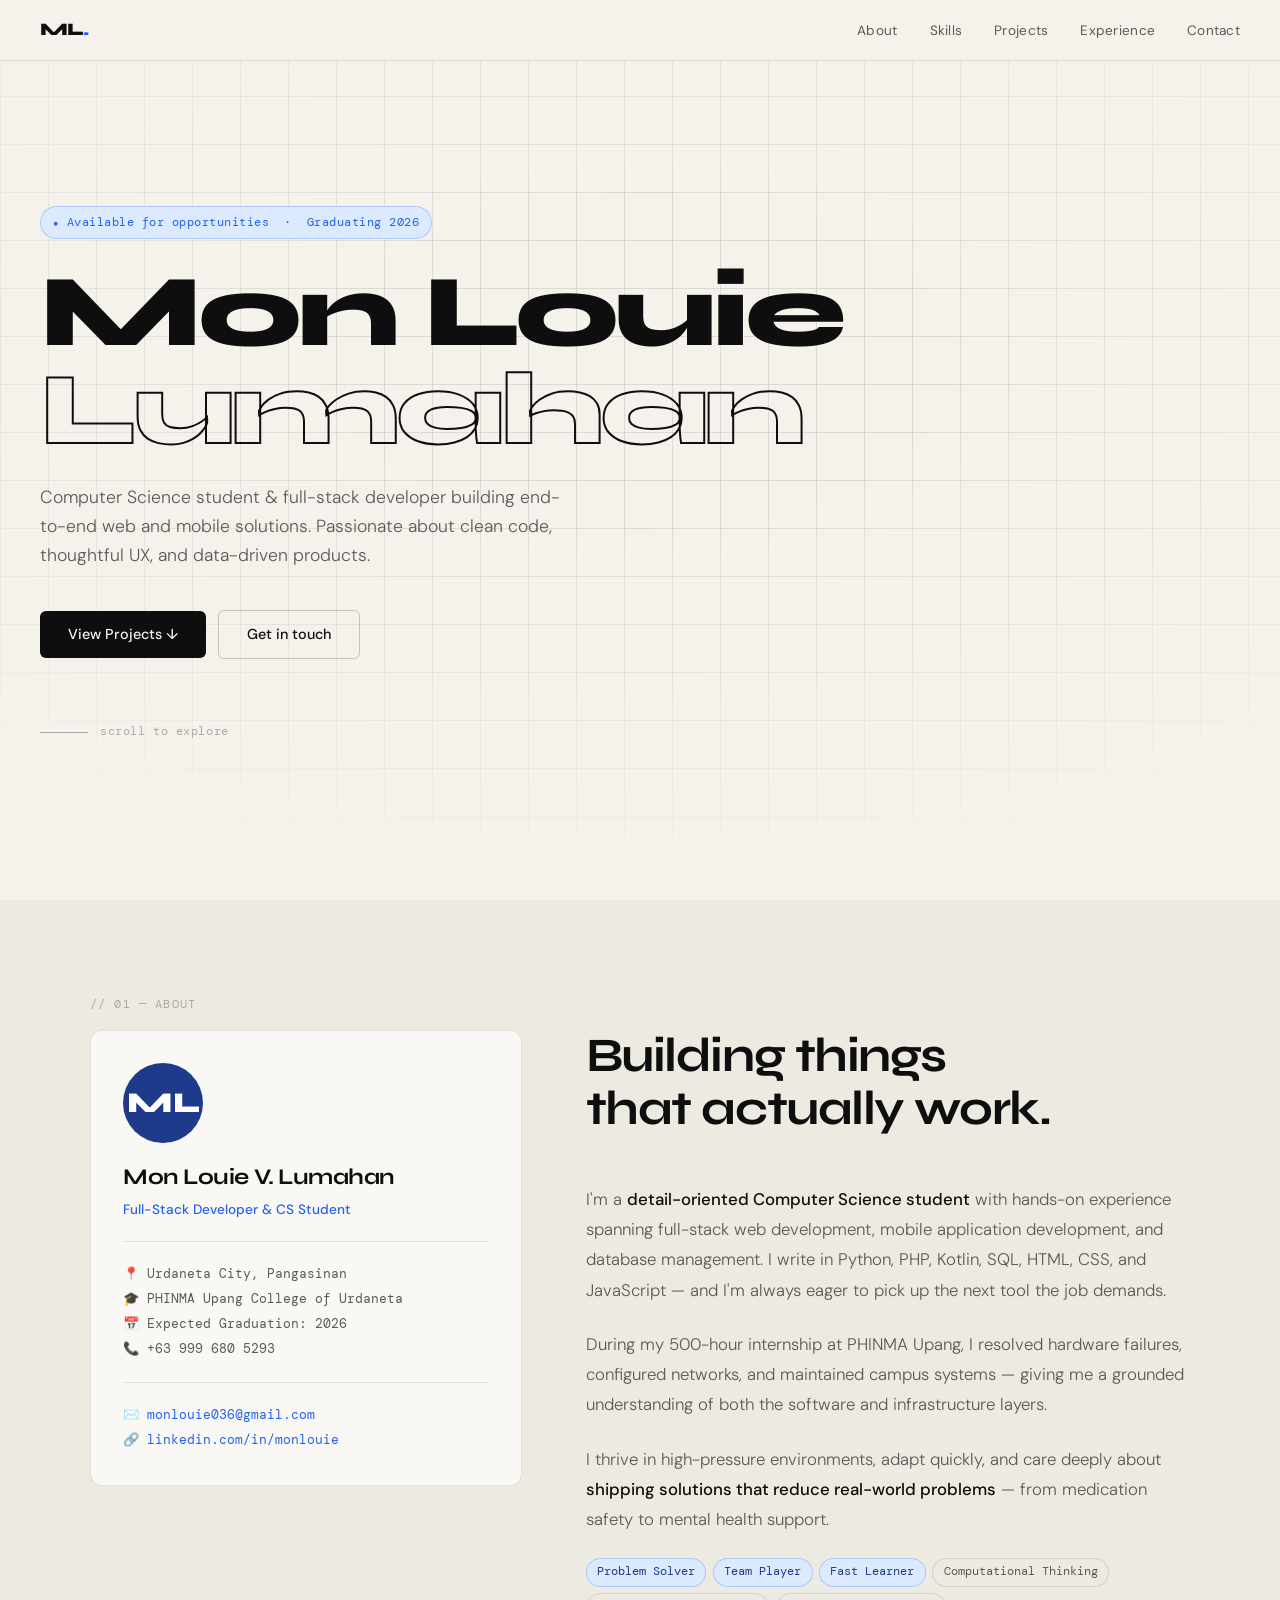
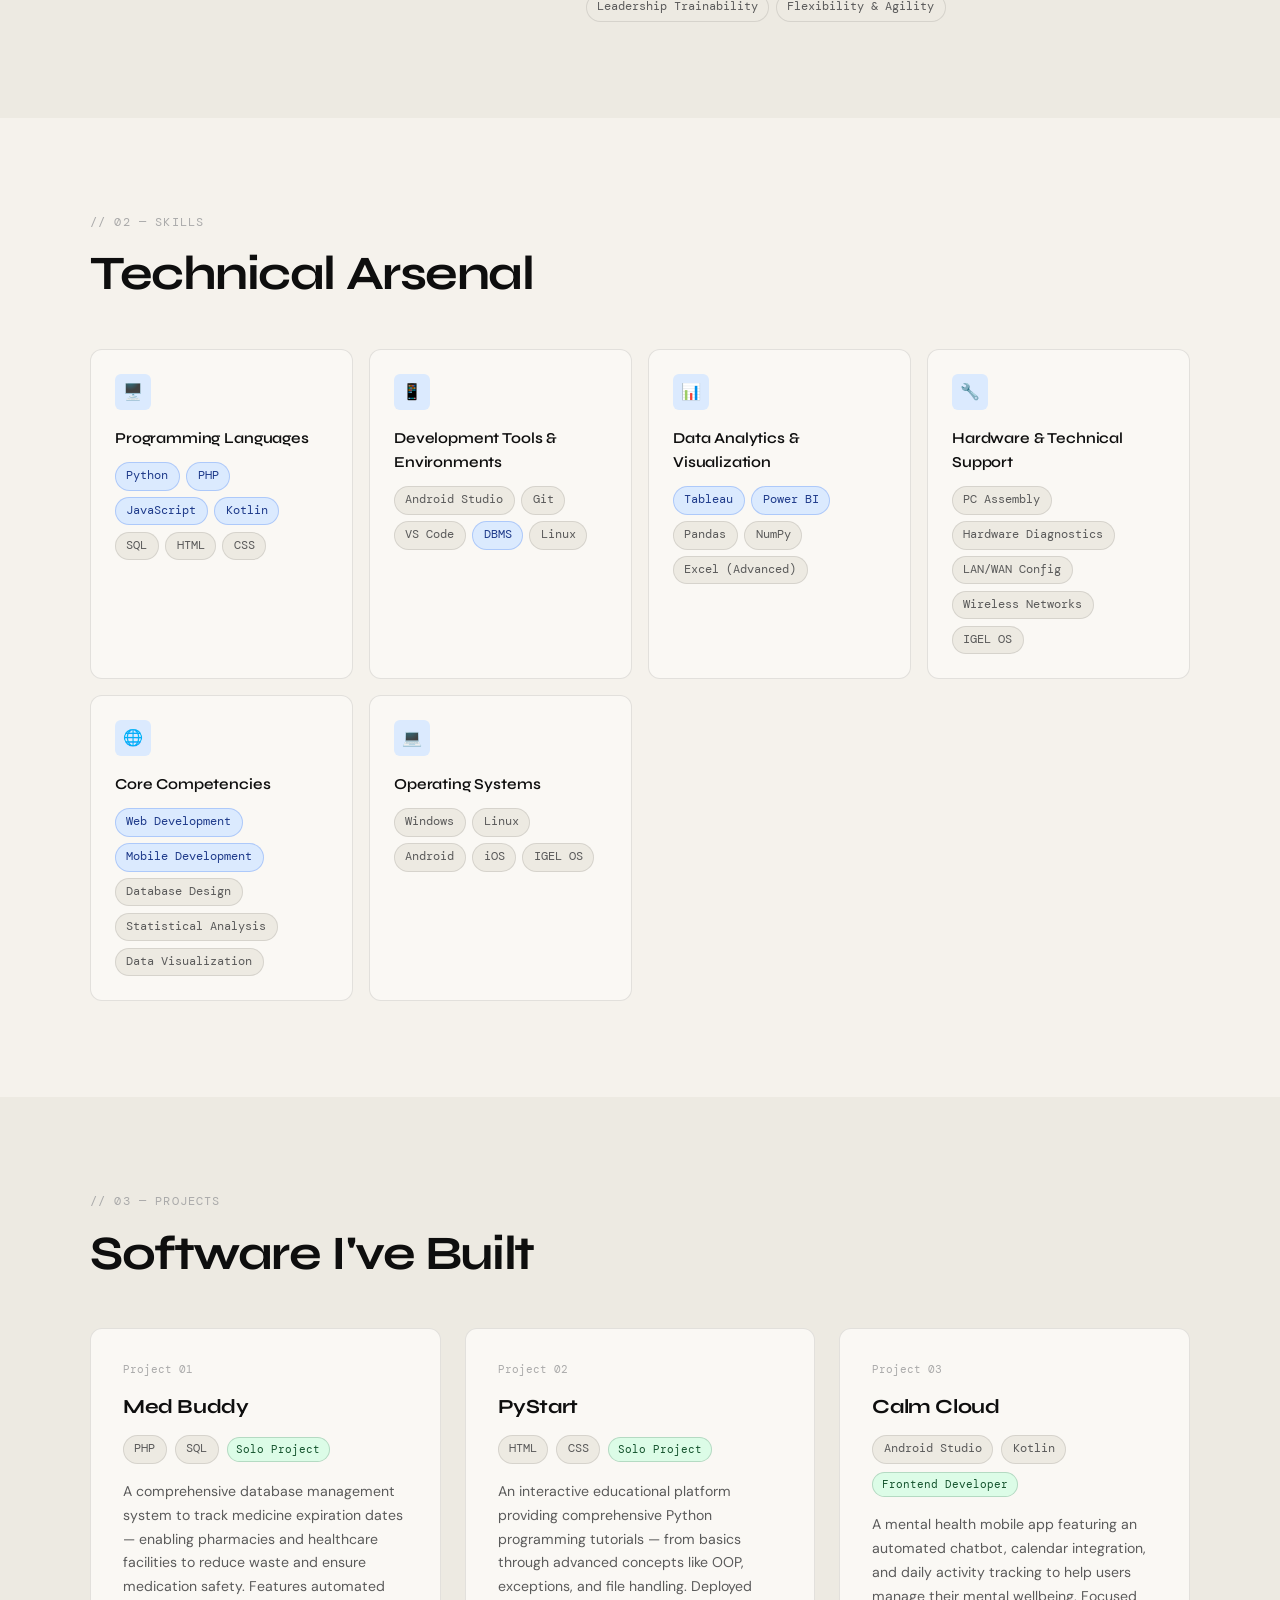
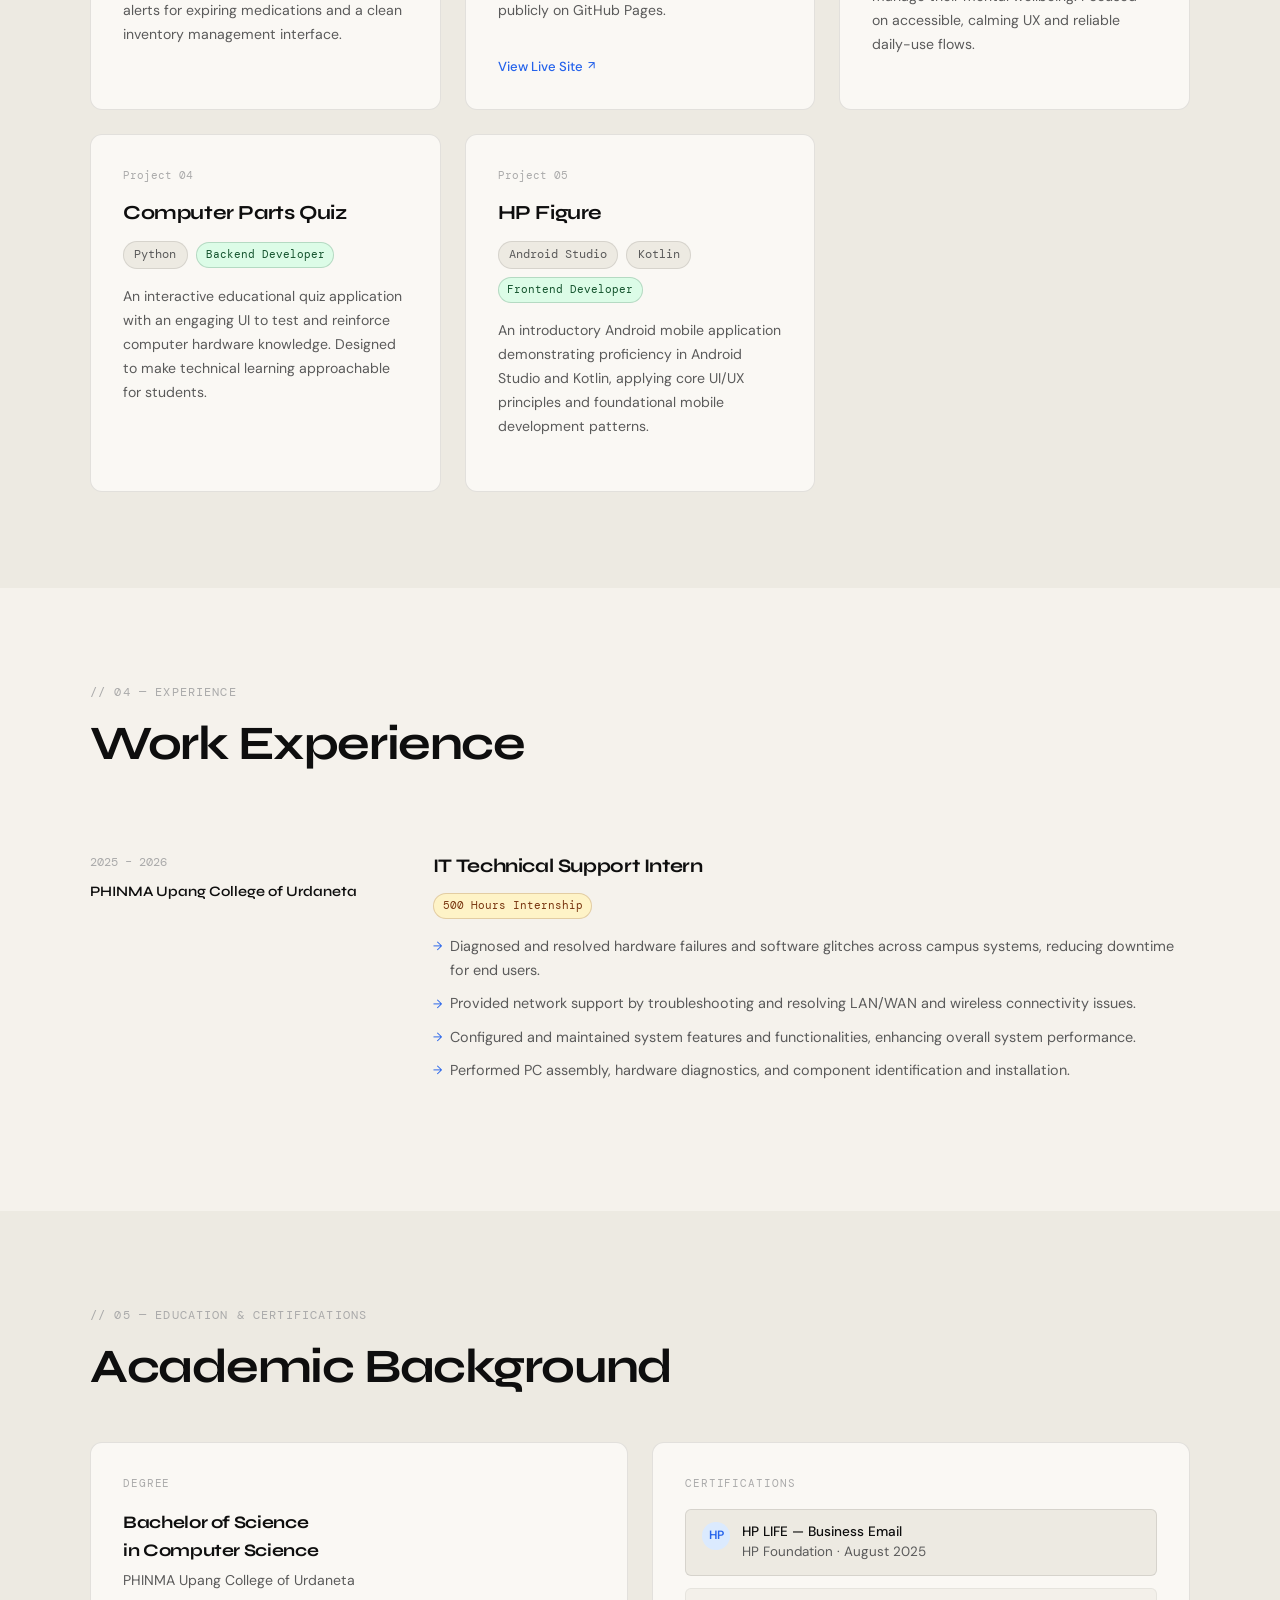
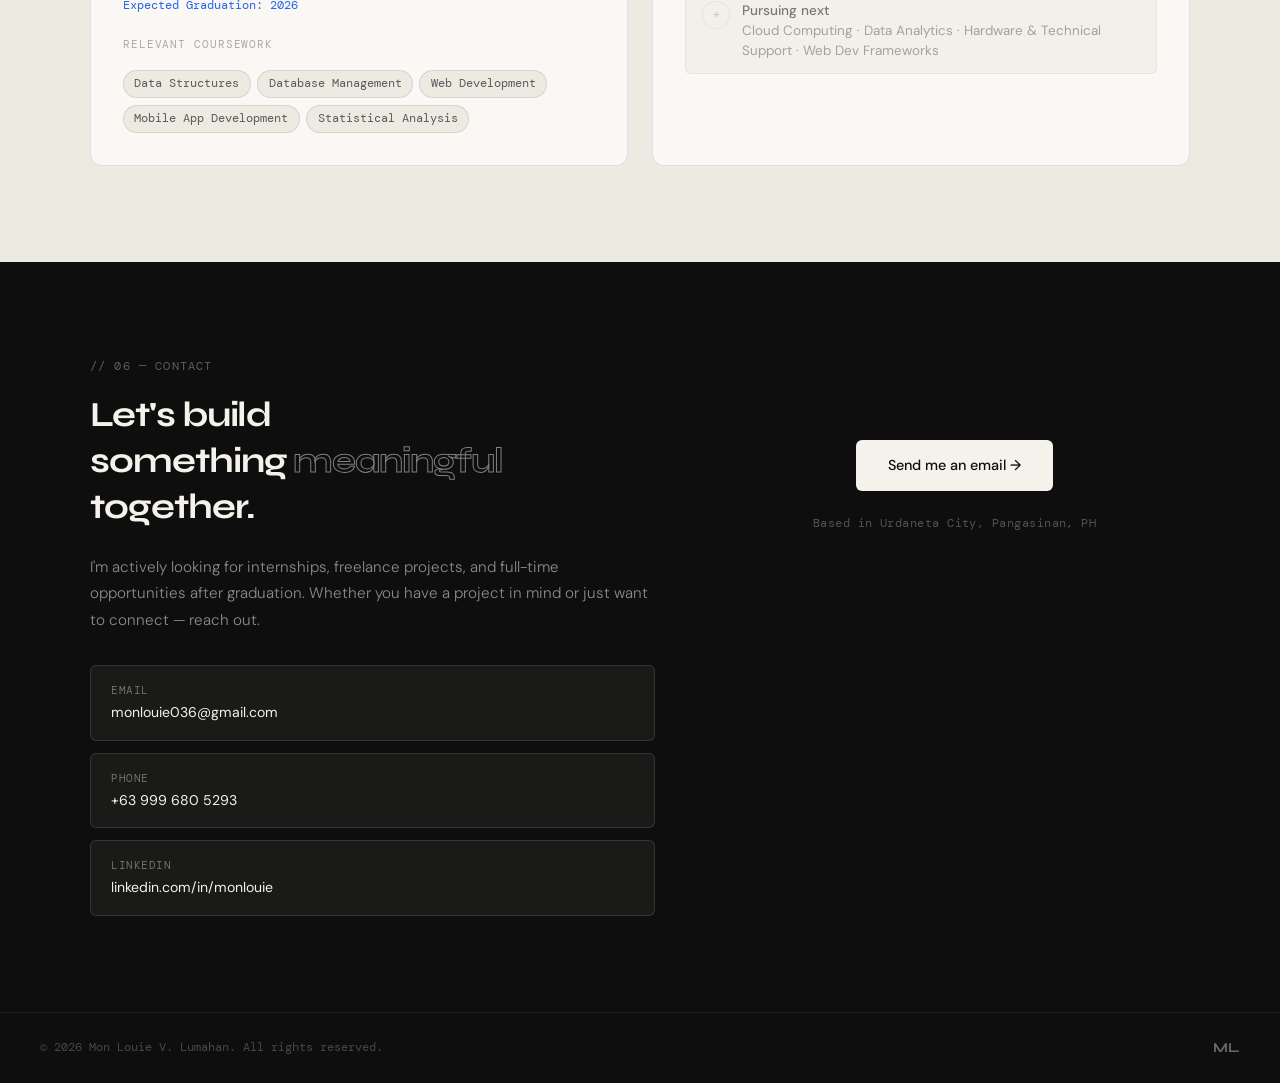
==== index.html @ 97197f6e "Add files via upload" ====
<!DOCTYPE html>
<html lang="en">
<head>
  <meta charset="UTF-8">
  <meta name="viewport" content="width=device-width, initial-scale=1.0">
  <title>Mon Louie V. Lumahan — Portfolio</title>
  <link rel="preconnect" href="https://fonts.googleapis.com">
  <link rel="preconnect" href="https://fonts.gstatic.com" crossorigin>
  <link href="https://fonts.googleapis.com/css2?family=Syne:wght@400;600;700;800&family=DM+Mono:ital,wght@0,300;0,400;1,300&family=DM+Sans:ital,opsz,wght@0,9..40,300;0,9..40,400;0,9..40,500;1,9..40,300&display=swap" rel="stylesheet">
  <link rel="stylesheet" href="style.css">
</head>
<body>

<!-- =============================================
     NAVIGATION
     ============================================= -->
<nav>
  <a href="#" class="nav-logo">ML<span>.</span></a>
  <ul class="nav-links">
    <li><a href="#about">About</a></li>
    <li><a href="#skills">Skills</a></li>
    <li><a href="#projects">Projects</a></li>
    <li><a href="#experience">Experience</a></li>
    <li><a href="#contact">Contact</a></li>
  </ul>
</nav>

<!-- =============================================
     HERO
     ============================================= -->
<section class="hero" id="home">
  <div class="hero-grid-bg"></div>
  <div class="hero-inner">
    <div class="hero-tag">Available for opportunities &nbsp;·&nbsp; Graduating 2026</div>
    <h1>
      <span class="first">Mon Louie</span>
      <span class="last">Lumahan</span>
    </h1>
    <p class="hero-sub">
      Computer Science student &amp; full-stack developer building end-to-end web and mobile solutions.
      Passionate about clean code, thoughtful UX, and data-driven products.
    </p>
    <div class="hero-cta">
      <a href="#projects" class="btn-primary">View Projects ↓</a>
      <a href="#contact" class="btn-outline">Get in touch</a>
    </div>
    <div class="hero-scroll">
      <span class="hero-scroll-line"></span>
      scroll to explore
    </div>
  </div>
</section>

<!-- =============================================
     ABOUT
     ============================================= -->
<section class="about" id="about">
  <div class="max-w">
    <div class="section-label">// 01 — about</div>
    <div class="about-grid fade-up">

      <!-- Profile Card -->
      <div>
        <div class="about-card">
          <div class="avatar-ring">ML</div>
          <div class="about-name">Mon Louie V. Lumahan</div>
          <div class="about-role">Full-Stack Developer &amp; CS Student</div>
          <hr class="divider">
          <div class="about-detail">
            <div>📍 Urdaneta City, Pangasinan</div>
            <div>🎓 PHINMA Upang College of Urdaneta</div>
            <div>📅 Expected Graduation: 2026</div>
            <div>📞 +63 999 680 5293</div>
            <hr class="divider">
            <div>✉️ <a href="mailto:monlouie036@gmail.com">monlouie036@gmail.com</a></div>
            <div>🔗 <a href="https://linkedin.com/in/monlouie" target="_blank">linkedin.com/in/monlouie</a></div>
          </div>
        </div>
      </div>

      <!-- Bio -->
      <div class="about-right">
        <div class="section-title">Building things<br>that actually work.</div>
        <p>
          I'm a <strong>detail-oriented Computer Science student</strong> with hands-on experience spanning
          full-stack web development, mobile application development, and database management.
          I write in Python, PHP, Kotlin, SQL, HTML, CSS, and JavaScript — and I'm always eager to
          pick up the next tool the job demands.
        </p>
        <p>
          During my 500-hour internship at PHINMA Upang, I resolved hardware failures, configured networks,
          and maintained campus systems — giving me a grounded understanding of both the software and
          infrastructure layers.
        </p>
        <p>
          I thrive in high-pressure environments, adapt quickly, and care deeply about <strong>shipping
          solutions that reduce real-world problems</strong> — from medication safety to mental health support.
        </p>
        <div class="tag-wrap" style="margin-top: 1.5rem;">
          <span class="tag accent">Problem Solver</span>
          <span class="tag accent">Team Player</span>
          <span class="tag accent">Fast Learner</span>
          <span class="tag">Computational Thinking</span>
          <span class="tag">Leadership Trainability</span>
          <span class="tag">Flexibility &amp; Agility</span>
        </div>
      </div>

    </div>
  </div>
</section>

<!-- =============================================
     SKILLS
     ============================================= -->
<section id="skills">
  <div class="max-w">
    <div class="section-label">// 02 — skills</div>
    <div class="section-title fade-up">Technical Arsenal</div>
    <div class="skills-grid fade-up">

      <div class="skill-card">
        <div class="skill-card-icon">🖥️</div>
        <h3>Programming Languages</h3>
        <div class="tag-wrap">
          <span class="tag accent">Python</span>
          <span class="tag accent">PHP</span>
          <span class="tag accent">JavaScript</span>
          <span class="tag accent">Kotlin</span>
          <span class="tag">SQL</span>
          <span class="tag">HTML</span>
          <span class="tag">CSS</span>
        </div>
      </div>

      <div class="skill-card">
        <div class="skill-card-icon">📱</div>
        <h3>Development Tools &amp; Environments</h3>
        <div class="tag-wrap">
          <span class="tag">Android Studio</span>
          <span class="tag">Git</span>
          <span class="tag">VS Code</span>
          <span class="tag accent">DBMS</span>
          <span class="tag">Linux</span>
        </div>
      </div>

      <div class="skill-card">
        <div class="skill-card-icon">📊</div>
        <h3>Data Analytics &amp; Visualization</h3>
        <div class="tag-wrap">
          <span class="tag accent">Tableau</span>
          <span class="tag accent">Power BI</span>
          <span class="tag">Pandas</span>
          <span class="tag">NumPy</span>
          <span class="tag">Excel (Advanced)</span>
        </div>
      </div>

      <div class="skill-card">
        <div class="skill-card-icon">🔧</div>
        <h3>Hardware &amp; Technical Support</h3>
        <div class="tag-wrap">
          <span class="tag">PC Assembly</span>
          <span class="tag">Hardware Diagnostics</span>
          <span class="tag">LAN/WAN Config</span>
          <span class="tag">Wireless Networks</span>
          <span class="tag">IGEL OS</span>
        </div>
      </div>

      <div class="skill-card">
        <div class="skill-card-icon">🌐</div>
        <h3>Core Competencies</h3>
        <div class="tag-wrap">
          <span class="tag accent">Web Development</span>
          <span class="tag accent">Mobile Development</span>
          <span class="tag">Database Design</span>
          <span class="tag">Statistical Analysis</span>
          <span class="tag">Data Visualization</span>
        </div>
      </div>

      <div class="skill-card">
        <div class="skill-card-icon">💻</div>
        <h3>Operating Systems</h3>
        <div class="tag-wrap">
          <span class="tag">Windows</span>
          <span class="tag">Linux</span>
          <span class="tag">Android</span>
          <span class="tag">iOS</span>
          <span class="tag">IGEL OS</span>
        </div>
      </div>

    </div>
  </div>
</section>

<!-- =============================================
     PROJECTS
     ============================================= -->
<section class="projects" id="projects">
  <div class="max-w">
    <div class="section-label">// 03 — projects</div>
    <div class="section-title fade-up">Software I've Built</div>
    <div class="projects-grid fade-up">

      <div class="project-card">
        <div class="project-number">Project 01</div>
        <div class="project-title">Med Buddy</div>
        <div class="project-meta">
          <span class="tag">PHP</span>
          <span class="tag">SQL</span>
          <span class="role-badge">Solo Project</span>
        </div>
        <p class="project-desc">
          A comprehensive database management system to track medicine expiration dates — enabling
          pharmacies and healthcare facilities to reduce waste and ensure medication safety. Features
          automated alerts for expiring medications and a clean inventory management interface.
        </p>
      </div>

      <div class="project-card">
        <div class="project-number">Project 02</div>
        <div class="project-title">PyStart</div>
        <div class="project-meta">
          <span class="tag">HTML</span>
          <span class="tag">CSS</span>
          <span class="role-badge">Solo Project</span>
        </div>
        <p class="project-desc">
          An interactive educational platform providing comprehensive Python programming tutorials —
          from basics through advanced concepts like OOP, exceptions, and file handling.
          Deployed publicly on GitHub Pages.
        </p>
        <a href="https://movilumahanup-dot.github.io/pystartbymon/advanced.html" target="_blank" class="project-link">
          View Live Site <span class="project-link-arrow">↗</span>
        </a>
      </div>

      <div class="project-card">
        <div class="project-number">Project 03</div>
        <div class="project-title">Calm Cloud</div>
        <div class="project-meta">
          <span class="tag">Android Studio</span>
          <span class="tag">Kotlin</span>
          <span class="role-badge">Frontend Developer</span>
        </div>
        <p class="project-desc">
          A mental health mobile app featuring an automated chatbot, calendar integration, and daily
          activity tracking to help users manage their mental wellbeing. Focused on accessible,
          calming UX and reliable daily-use flows.
        </p>
      </div>

      <div class="project-card">
        <div class="project-number">Project 04</div>
        <div class="project-title">Computer Parts Quiz</div>
        <div class="project-meta">
          <span class="tag">Python</span>
          <span class="role-badge">Backend Developer</span>
        </div>
        <p class="project-desc">
          An interactive educational quiz application with an engaging UI to test and reinforce
          computer hardware knowledge. Designed to make technical learning approachable for students.
        </p>
      </div>

      <div class="project-card">
        <div class="project-number">Project 05</div>
        <div class="project-title">HP Figure</div>
        <div class="project-meta">
          <span class="tag">Android Studio</span>
          <span class="tag">Kotlin</span>
          <span class="role-badge">Frontend Developer</span>
        </div>
        <p class="project-desc">
          An introductory Android mobile application demonstrating proficiency in Android Studio and
          Kotlin, applying core UI/UX principles and foundational mobile development patterns.
        </p>
      </div>

    </div>
  </div>
</section>

<!-- =============================================
     EXPERIENCE
     ============================================= -->
<section id="experience">
  <div class="max-w">
    <div class="section-label">// 04 — experience</div>
    <div class="section-title fade-up">Work Experience</div>

    <div class="fade-up">
      <div class="exp-entry">
        <div class="exp-meta">
          <div class="exp-period">2025 – 2026</div>
          <div class="exp-company">PHINMA Upang College of Urdaneta</div>
        </div>
        <div>
          <div class="exp-role">IT Technical Support Intern</div>
          <div class="exp-hours">500 Hours Internship</div>
          <ul class="exp-bullets">
            <li>Diagnosed and resolved hardware failures and software glitches across campus systems, reducing downtime for end users.</li>
            <li>Provided network support by troubleshooting and resolving LAN/WAN and wireless connectivity issues.</li>
            <li>Configured and maintained system features and functionalities, enhancing overall system performance.</li>
            <li>Performed PC assembly, hardware diagnostics, and component identification and installation.</li>
          </ul>
        </div>
      </div>
    </div>

  </div>
</section>

<!-- =============================================
     EDUCATION & CERTIFICATIONS
     ============================================= -->
<section class="edu-section" id="education">
  <div class="max-w">
    <div class="section-label">// 05 — education &amp; certifications</div>
    <div class="section-title fade-up">Academic Background</div>
    <div class="edu-cert-grid fade-up">

      <div class="edu-card">
        <div class="edu-card-label">degree</div>
        <div class="edu-degree">Bachelor of Science<br>in Computer Science</div>
        <div class="edu-school">PHINMA Upang College of Urdaneta</div>
        <div class="edu-year">Expected Graduation: 2026</div>
        <div class="edu-card-label">relevant coursework</div>
        <div class="coursework-list">
          <span class="tag">Data Structures</span>
          <span class="tag">Database Management</span>
          <span class="tag">Web Development</span>
          <span class="tag">Mobile App Development</span>
          <span class="tag">Statistical Analysis</span>
        </div>
      </div>

      <div class="edu-card">
        <div class="edu-card-label">certifications</div>
        <div class="cert-list">
          <div class="cert-item">
            <div class="cert-icon">HP</div>
            <div class="cert-text">
              <strong>HP LIFE — Business Email</strong>
              HP Foundation · August 2025
            </div>
          </div>
          <div class="cert-item pending">
            <div class="cert-icon pending">+</div>
            <div class="cert-text">
              <strong>Pursuing next</strong>
              Cloud Computing · Data Analytics · Hardware &amp; Technical Support · Web Dev Frameworks
            </div>
          </div>
        </div>
      </div>

    </div>
  </div>
</section>

<!-- =============================================
     CONTACT
     ============================================= -->
<section class="contact" id="contact">
  <div class="max-w">
    <div class="section-label">// 06 — contact</div>
    <div class="contact-grid fade-up">

      <div>
        <div class="contact-tagline">
          Let's build<br>something <span>meaningful</span><br>together.
        </div>
        <p class="contact-desc">
          I'm actively looking for internships, freelance projects, and full-time opportunities
          after graduation. Whether you have a project in mind or just want to connect — reach out.
        </p>
        <div class="contact-links">
          <a href="mailto:monlouie036@gmail.com" class="contact-link">
            <span>
              <span class="contact-link-label">email</span>
              <span class="contact-link-val">monlouie036@gmail.com</span>
            </span>
          </a>
          <a href="tel:+639996805293" class="contact-link">
            <span>
              <span class="contact-link-label">phone</span>
              <span class="contact-link-val">+63 999 680 5293</span>
            </span>
          </a>
          <a href="https://linkedin.com/in/monlouie" target="_blank" class="contact-link">
            <span>
              <span class="contact-link-label">linkedin</span>
              <span class="contact-link-val">linkedin.com/in/monlouie</span>
            </span>
          </a>
        </div>
      </div>

      <div class="cta-area">
        <div class="cta-block">
          <a href="mailto:monlouie036@gmail.com" class="btn-white">Send me an email →</a>
          <div class="contact-soft">Based in Urdaneta City, Pangasinan, PH</div>
        </div>
      </div>

    </div>
  </div>
</section>

<!-- =============================================
     FOOTER
     ============================================= -->
<footer>
  <div class="footer-copy">© 2026 Mon Louie V. Lumahan. All rights reserved.</div>
  <div class="footer-name">ML.</div>
</footer>

<!-- =============================================
     SCRIPTS
     ============================================= -->
<script>
  const observer = new IntersectionObserver((entries) => {
    entries.forEach(e => {
      if (e.isIntersecting) e.target.classList.add('visible');
    });
  }, { threshold: 0.1 });

  document.querySelectorAll('.fade-up').forEach(el => observer.observe(el));
</script>

</body>
</html>
---- style.css ----
/* =============================================
   Mon Louie V. Lumahan — Portfolio Stylesheet
   ============================================= */

*, *::before, *::after {
  box-sizing: border-box;
  margin: 0;
  padding: 0;
}

/* ---- DESIGN TOKENS ---- */
:root {
  --ink: #0e0e0e;
  --ink-muted: #5a5a5a;
  --ink-faint: #aaaaaa;
  --paper: #f5f2ec;
  --paper-warm: #edeae2;
  --paper-card: #faf8f4;
  --accent: #1e3a8a;
  --accent-bright: #2563eb;
  --accent-glow: #dbeafe;
  --green: #14532d;
  --green-light: #dcfce7;
  --amber: #78350f;
  --amber-light: #fef3c7;
  --border: rgba(14, 14, 14, 0.1);
  --border-strong: rgba(14, 14, 14, 0.2);
  --radius: 12px;
  --radius-sm: 6px;
  --font-display: 'Syne', sans-serif;
  --font-body: 'DM Sans', sans-serif;
  --font-mono: 'DM Mono', monospace;
}

/* ---- BASE ---- */
html {
  scroll-behavior: smooth;
}

body {
  font-family: var(--font-body);
  background: var(--paper);
  color: var(--ink);
  line-height: 1.6;
  font-size: 16px;
  overflow-x: hidden;
}

/* =============================================
   NAVIGATION
   ============================================= */
nav {
  position: fixed;
  top: 0;
  left: 0;
  right: 0;
  z-index: 100;
  display: flex;
  align-items: center;
  justify-content: space-between;
  padding: 1rem 2.5rem;
  background: rgba(245, 242, 236, 0.88);
  backdrop-filter: blur(12px);
  border-bottom: 0.5px solid var(--border);
}

.nav-logo {
  font-family: var(--font-display);
  font-weight: 800;
  font-size: 1.1rem;
  letter-spacing: -0.03em;
  color: var(--ink);
  text-decoration: none;
}

.nav-logo span {
  color: var(--accent-bright);
}

.nav-links {
  display: flex;
  gap: 2rem;
  list-style: none;
}

.nav-links a {
  font-size: 0.85rem;
  font-weight: 400;
  color: var(--ink-muted);
  text-decoration: none;
  letter-spacing: 0.02em;
  transition: color 0.2s;
}

.nav-links a:hover {
  color: var(--ink);
}

/* =============================================
   HERO
   ============================================= */
.hero {
  min-height: 100vh;
  display: flex;
  flex-direction: column;
  justify-content: center;
  padding: 7rem 2.5rem 4rem;
  position: relative;
  overflow: hidden;
}

.hero-grid-bg {
  position: absolute;
  inset: 0;
  background-image:
    linear-gradient(var(--border) 1px, transparent 1px),
    linear-gradient(90deg, var(--border) 1px, transparent 1px);
  background-size: 48px 48px;
  mask-image: radial-gradient(ellipse 80% 60% at 50% 40%, black 30%, transparent 100%);
  pointer-events: none;
}

.hero-inner {
  max-width: 900px;
  position: relative;
  z-index: 1;
}

.hero-tag {
  display: inline-flex;
  align-items: center;
  gap: 0.5rem;
  font-family: var(--font-mono);
  font-size: 0.78rem;
  color: var(--accent-bright);
  letter-spacing: 0.04em;
  margin-bottom: 1.5rem;
  padding: 0.35rem 0.75rem;
  background: var(--accent-glow);
  border-radius: 100px;
  border: 0.5px solid rgba(37, 99, 235, 0.25);
}

.hero-tag::before {
  content: '●';
  font-size: 0.55rem;
  animation: pulse 2s ease-in-out infinite;
}

@keyframes pulse {
  0%, 100% { opacity: 1; }
  50%       { opacity: 0.3; }
}

.hero h1 {
  font-family: var(--font-display);
  font-size: clamp(3rem, 8vw, 6.5rem);
  font-weight: 800;
  line-height: 0.95;
  letter-spacing: -0.04em;
  color: var(--ink);
  margin-bottom: 0.25em;
}

.hero h1 .first {
  display: block;
}

.hero h1 .last {
  display: block;
  -webkit-text-stroke: 2px var(--ink);
  color: transparent;
}

.hero-sub {
  font-size: 1.1rem;
  color: var(--ink-muted);
  max-width: 520px;
  margin: 1.5rem 0 2.5rem;
  font-weight: 300;
  line-height: 1.65;
}

.hero-cta {
  display: flex;
  flex-wrap: wrap;
  gap: 0.75rem;
  align-items: center;
}

.btn-primary {
  display: inline-flex;
  align-items: center;
  gap: 0.5rem;
  padding: 0.75rem 1.75rem;
  background: var(--ink);
  color: var(--paper);
  font-family: var(--font-body);
  font-size: 0.9rem;
  font-weight: 500;
  text-decoration: none;
  border-radius: var(--radius-sm);
  transition: transform 0.15s, background 0.15s;
}

.btn-primary:hover {
  background: #1e1e1e;
  transform: translateY(-1px);
}

.btn-outline {
  display: inline-flex;
  align-items: center;
  gap: 0.5rem;
  padding: 0.75rem 1.75rem;
  background: transparent;
  color: var(--ink);
  font-family: var(--font-body);
  font-size: 0.9rem;
  font-weight: 500;
  text-decoration: none;
  border-radius: var(--radius-sm);
  border: 1px solid var(--border-strong);
  transition: background 0.15s, transform 0.15s;
}

.btn-outline:hover {
  background: var(--paper-warm);
  transform: translateY(-1px);
}

.hero-scroll {
  margin-top: 4rem;
  display: flex;
  align-items: center;
  gap: 0.75rem;
  font-family: var(--font-mono);
  font-size: 0.72rem;
  color: var(--ink-faint);
  letter-spacing: 0.05em;
}

.hero-scroll-line {
  width: 48px;
  height: 1px;
  background: var(--ink-faint);
  animation: extend 1.5s ease-in-out infinite alternate;
}

@keyframes extend {
  from { width: 24px; }
  to   { width: 56px; }
}

/* =============================================
   SECTION COMMONS
   ============================================= */
section {
  padding: 6rem 2.5rem;
}

.section-label {
  font-family: var(--font-mono);
  font-size: 0.72rem;
  letter-spacing: 0.1em;
  color: var(--ink-faint);
  text-transform: uppercase;
  margin-bottom: 1rem;
}

.section-title {
  font-family: var(--font-display);
  font-size: clamp(2rem, 4vw, 3rem);
  font-weight: 700;
  letter-spacing: -0.03em;
  line-height: 1.1;
  margin-bottom: 3rem;
}

.max-w {
  max-width: 1100px;
  margin: 0 auto;
}

/* =============================================
   ABOUT
   ============================================= */
.about {
  background: var(--paper-warm);
}

.about-grid {
  display: grid;
  grid-template-columns: 1fr 1.4fr;
  gap: 4rem;
  align-items: start;
}

.about-card {
  background: var(--paper-card);
  border: 0.5px solid var(--border);
  border-radius: var(--radius);
  padding: 2rem;
  position: sticky;
  top: 5rem;
}

.avatar-ring {
  width: 80px;
  height: 80px;
  border-radius: 50%;
  background: var(--accent);
  display: flex;
  align-items: center;
  justify-content: center;
  font-family: var(--font-display);
  font-size: 1.8rem;
  font-weight: 800;
  color: white;
  margin-bottom: 1rem;
}

.about-name {
  font-family: var(--font-display);
  font-size: 1.4rem;
  font-weight: 700;
  letter-spacing: -0.02em;
  margin-bottom: 0.25rem;
}

.about-role {
  font-size: 0.85rem;
  color: var(--accent-bright);
  font-weight: 500;
  margin-bottom: 1.25rem;
}

.about-detail {
  font-size: 0.82rem;
  color: var(--ink-muted);
  font-family: var(--font-mono);
  line-height: 1.9;
}

.about-detail a {
  color: var(--accent-bright);
  text-decoration: none;
}

.about-detail a:hover {
  text-decoration: underline;
}

.divider {
  border: none;
  border-top: 0.5px solid var(--border);
  margin: 1.25rem 0;
}

.about-right p {
  font-size: 1.05rem;
  color: var(--ink-muted);
  line-height: 1.8;
  font-weight: 300;
  margin-bottom: 1.5rem;
}

.about-right p strong {
  color: var(--ink);
  font-weight: 500;
}

/* =============================================
   SKILLS
   ============================================= */
.skills-grid {
  display: grid;
  grid-template-columns: repeat(auto-fit, minmax(260px, 1fr));
  gap: 1rem;
}

.skill-card {
  background: var(--paper-card);
  border: 0.5px solid var(--border);
  border-radius: var(--radius);
  padding: 1.5rem;
  transition: border-color 0.2s, transform 0.2s;
}

.skill-card:hover {
  border-color: var(--border-strong);
  transform: translateY(-2px);
}

.skill-card-icon {
  width: 36px;
  height: 36px;
  border-radius: var(--radius-sm);
  background: var(--accent-glow);
  display: flex;
  align-items: center;
  justify-content: center;
  margin-bottom: 1rem;
  font-size: 1rem;
}

.skill-card h3 {
  font-family: var(--font-display);
  font-size: 0.95rem;
  font-weight: 600;
  margin-bottom: 0.75rem;
  letter-spacing: -0.01em;
}

.tag-wrap {
  display: flex;
  flex-wrap: wrap;
  gap: 0.4rem;
}

.tag {
  font-family: var(--font-mono);
  font-size: 0.72rem;
  padding: 0.25rem 0.65rem;
  border-radius: 100px;
  background: var(--paper-warm);
  color: var(--ink-muted);
  border: 0.5px solid var(--border);
  white-space: nowrap;
}

.tag.accent {
  background: var(--accent-glow);
  color: var(--accent);
  border-color: rgba(37, 99, 235, 0.25);
}

/* =============================================
   PROJECTS
   ============================================= */
.projects {
  background: var(--paper-warm);
}

.projects-grid {
  display: grid;
  grid-template-columns: repeat(auto-fit, minmax(320px, 1fr));
  gap: 1.5rem;
}

.project-card {
  background: var(--paper-card);
  border: 0.5px solid var(--border);
  border-radius: var(--radius);
  padding: 2rem;
  display: flex;
  flex-direction: column;
  transition: border-color 0.2s, transform 0.2s, box-shadow 0.2s;
  position: relative;
  overflow: hidden;
}

.project-card::before {
  content: '';
  position: absolute;
  top: 0;
  left: 0;
  right: 0;
  height: 3px;
  background: var(--accent);
  transform: scaleX(0);
  transform-origin: left;
  transition: transform 0.3s ease;
}

.project-card:hover {
  border-color: var(--border-strong);
  transform: translateY(-3px);
  box-shadow: 0 8px 32px rgba(0, 0, 0, 0.06);
}

.project-card:hover::before {
  transform: scaleX(1);
}

.project-number {
  font-family: var(--font-mono);
  font-size: 0.7rem;
  color: var(--ink-faint);
  margin-bottom: 0.75rem;
}

.project-title {
  font-family: var(--font-display);
  font-size: 1.25rem;
  font-weight: 700;
  letter-spacing: -0.02em;
  margin-bottom: 0.75rem;
}

.project-desc {
  font-size: 0.88rem;
  color: var(--ink-muted);
  line-height: 1.7;
  flex: 1;
  margin-bottom: 1.25rem;
}

.project-meta {
  display: flex;
  flex-wrap: wrap;
  align-items: center;
  gap: 0.5rem;
  margin-bottom: 1rem;
}

.role-badge {
  font-family: var(--font-mono);
  font-size: 0.68rem;
  padding: 0.2rem 0.55rem;
  border-radius: 100px;
  background: var(--green-light);
  color: var(--green);
  border: 0.5px solid rgba(20, 83, 45, 0.2);
}

.project-link {
  display: inline-flex;
  align-items: center;
  gap: 0.35rem;
  font-size: 0.82rem;
  color: var(--accent-bright);
  text-decoration: none;
  font-weight: 500;
  margin-top: auto;
}

.project-link:hover {
  text-decoration: underline;
}

.project-link-arrow {
  font-size: 0.7rem;
  transition: transform 0.15s;
}

.project-link:hover .project-link-arrow {
  transform: translate(2px, -2px);
}

/* =============================================
   EXPERIENCE
   ============================================= */
.exp-entry {
  display: grid;
  grid-template-columns: 1fr 2.5fr;
  gap: 2.5rem;
  padding: 2rem 0;
  border-bottom: 0.5px solid var(--border);
}

.exp-entry:last-child {
  border-bottom: none;
}

.exp-meta {
  padding-top: 0.15rem;
}

.exp-period {
  font-family: var(--font-mono);
  font-size: 0.75rem;
  color: var(--ink-faint);
  margin-bottom: 0.5rem;
}

.exp-company {
  font-family: var(--font-display);
  font-size: 0.9rem;
  font-weight: 600;
  color: var(--ink);
}

.exp-role {
  font-family: var(--font-display);
  font-size: 1.2rem;
  font-weight: 700;
  letter-spacing: -0.02em;
  margin-bottom: 0.6rem;
}

.exp-hours {
  display: inline-block;
  font-family: var(--font-mono);
  font-size: 0.7rem;
  color: var(--amber);
  background: var(--amber-light);
  padding: 0.2rem 0.55rem;
  border-radius: 100px;
  border: 0.5px solid rgba(120, 53, 15, 0.2);
  margin-bottom: 1rem;
}

.exp-bullets {
  list-style: none;
  display: flex;
  flex-direction: column;
  gap: 0.6rem;
}

.exp-bullets li {
  font-size: 0.9rem;
  color: var(--ink-muted);
  padding-left: 1.1rem;
  position: relative;
  line-height: 1.65;
}

.exp-bullets li::before {
  content: '→';
  position: absolute;
  left: 0;
  color: var(--accent-bright);
  font-size: 0.75rem;
  top: 0.18em;
}

/* =============================================
   EDUCATION & CERTIFICATIONS
   ============================================= */
.edu-section {
  background: var(--paper-warm);
}

.edu-cert-grid {
  display: grid;
  grid-template-columns: 1fr 1fr;
  gap: 1.5rem;
}

.edu-card {
  background: var(--paper-card);
  border: 0.5px solid var(--border);
  border-radius: var(--radius);
  padding: 2rem;
}

.edu-card-label {
  font-family: var(--font-mono);
  font-size: 0.7rem;
  letter-spacing: 0.08em;
  text-transform: uppercase;
  color: var(--ink-faint);
  margin-bottom: 1rem;
}

.edu-degree {
  font-family: var(--font-display);
  font-size: 1.1rem;
  font-weight: 700;
  letter-spacing: -0.02em;
  margin-bottom: 0.25rem;
}

.edu-school {
  font-size: 0.88rem;
  color: var(--ink-muted);
  margin-bottom: 0.25rem;
}

.edu-year {
  font-family: var(--font-mono);
  font-size: 0.78rem;
  color: var(--accent-bright);
  margin-bottom: 1.25rem;
}

.coursework-list {
  display: flex;
  flex-wrap: wrap;
  gap: 0.4rem;
}

.cert-list {
  display: flex;
  flex-direction: column;
  gap: 0.75rem;
}

.cert-item {
  display: flex;
  align-items: flex-start;
  gap: 0.75rem;
  padding: 0.75rem 1rem;
  background: var(--paper-warm);
  border-radius: var(--radius-sm);
  border: 0.5px solid var(--border);
}

.cert-item.pending {
  opacity: 0.55;
}

.cert-icon {
  width: 28px;
  height: 28px;
  border-radius: 50%;
  background: var(--accent-glow);
  display: flex;
  align-items: center;
  justify-content: center;
  flex-shrink: 0;
  font-size: 0.75rem;
  color: var(--accent-bright);
  font-weight: 600;
}

.cert-icon.pending {
  background: var(--paper-warm);
  color: var(--ink-faint);
  border: 0.5px solid var(--border);
}

.cert-text {
  font-size: 0.84rem;
  color: var(--ink-muted);
  line-height: 1.5;
}

.cert-text strong {
  color: var(--ink);
  font-weight: 500;
  display: block;
  font-size: 0.85rem;
}

/* =============================================
   CONTACT
   ============================================= */
.contact {
  background: var(--ink);
  color: var(--paper);
}

.contact .section-label {
  color: rgba(245, 242, 236, 0.35);
}

.contact .section-title {
  color: var(--paper);
}

.contact-grid {
  display: grid;
  grid-template-columns: 1.2fr 1fr;
  gap: 4rem;
  align-items: start;
}

.contact-tagline {
  font-family: var(--font-display);
  font-size: clamp(1.5rem, 3vw, 2.2rem);
  font-weight: 700;
  line-height: 1.3;
  letter-spacing: -0.03em;
  color: var(--paper);
  margin-bottom: 1.5rem;
}

.contact-tagline span {
  -webkit-text-stroke: 1px rgba(245, 242, 236, 0.5);
  color: transparent;
}

.contact-desc {
  font-size: 0.95rem;
  color: rgba(245, 242, 236, 0.55);
  line-height: 1.75;
  font-weight: 300;
  margin-bottom: 2rem;
}

.contact-links {
  display: flex;
  flex-direction: column;
  gap: 0.75rem;
}

.contact-link {
  display: flex;
  align-items: center;
  gap: 1rem;
  padding: 1rem 1.25rem;
  background: rgba(245, 242, 236, 0.05);
  border: 0.5px solid rgba(245, 242, 236, 0.12);
  border-radius: var(--radius-sm);
  text-decoration: none;
  color: var(--paper);
  font-size: 0.88rem;
  transition: background 0.15s, border-color 0.15s;
}

.contact-link:hover {
  background: rgba(245, 242, 236, 0.1);
  border-color: rgba(245, 242, 236, 0.25);
}

.contact-link-label {
  font-family: var(--font-mono);
  font-size: 0.68rem;
  color: rgba(245, 242, 236, 0.4);
  display: block;
  margin-bottom: 0.1rem;
  letter-spacing: 0.05em;
  text-transform: uppercase;
}

.contact-link-val {
  font-weight: 400;
}

.cta-area {
  display: flex;
  align-items: center;
  justify-content: center;
  padding: 3rem 0 0;
  text-align: center;
}

.cta-block {
  display: flex;
  flex-direction: column;
  align-items: center;
  gap: 1.5rem;
  width: 100%;
}

.btn-white {
  display: inline-flex;
  align-items: center;
  gap: 0.5rem;
  padding: 0.85rem 2rem;
  background: var(--paper);
  color: var(--ink);
  font-family: var(--font-body);
  font-size: 0.9rem;
  font-weight: 500;
  text-decoration: none;
  border-radius: var(--radius-sm);
  transition: transform 0.15s;
}

.btn-white:hover {
  transform: translateY(-1px);
}

.contact-soft {
  font-family: var(--font-mono);
  font-size: 0.72rem;
  color: rgba(245, 242, 236, 0.3);
  letter-spacing: 0.04em;
}

/* =============================================
   FOOTER
   ============================================= */
footer {
  background: var(--ink);
  border-top: 0.5px solid rgba(245, 242, 236, 0.08);
  padding: 1.5rem 2.5rem;
  display: flex;
  align-items: center;
  justify-content: space-between;
}

.footer-copy {
  font-family: var(--font-mono);
  font-size: 0.72rem;
  color: rgba(245, 242, 236, 0.25);
}

.footer-name {
  font-family: var(--font-display);
  font-size: 0.85rem;
  font-weight: 700;
  color: rgba(245, 242, 236, 0.4);
}

/* =============================================
   ANIMATIONS
   ============================================= */
.fade-up {
  opacity: 0;
  transform: translateY(24px);
  transition: opacity 0.6s ease, transform 0.6s ease;
}

.fade-up.visible {
  opacity: 1;
  transform: none;
}

/* =============================================
   RESPONSIVE
   ============================================= */
@media (max-width: 768px) {
  nav {
    padding: 0.85rem 1.25rem;
  }

  .nav-links {
    display: none;
  }

  section {
    padding: 4rem 1.25rem;
  }

  .hero {
    padding: 6rem 1.25rem 3rem;
  }

  .about-grid,
  .exp-entry,
  .edu-cert-grid,
  .contact-grid {
    grid-template-columns: 1fr;
    gap: 2rem;
  }

  .about-card {
    position: static;
  }
}
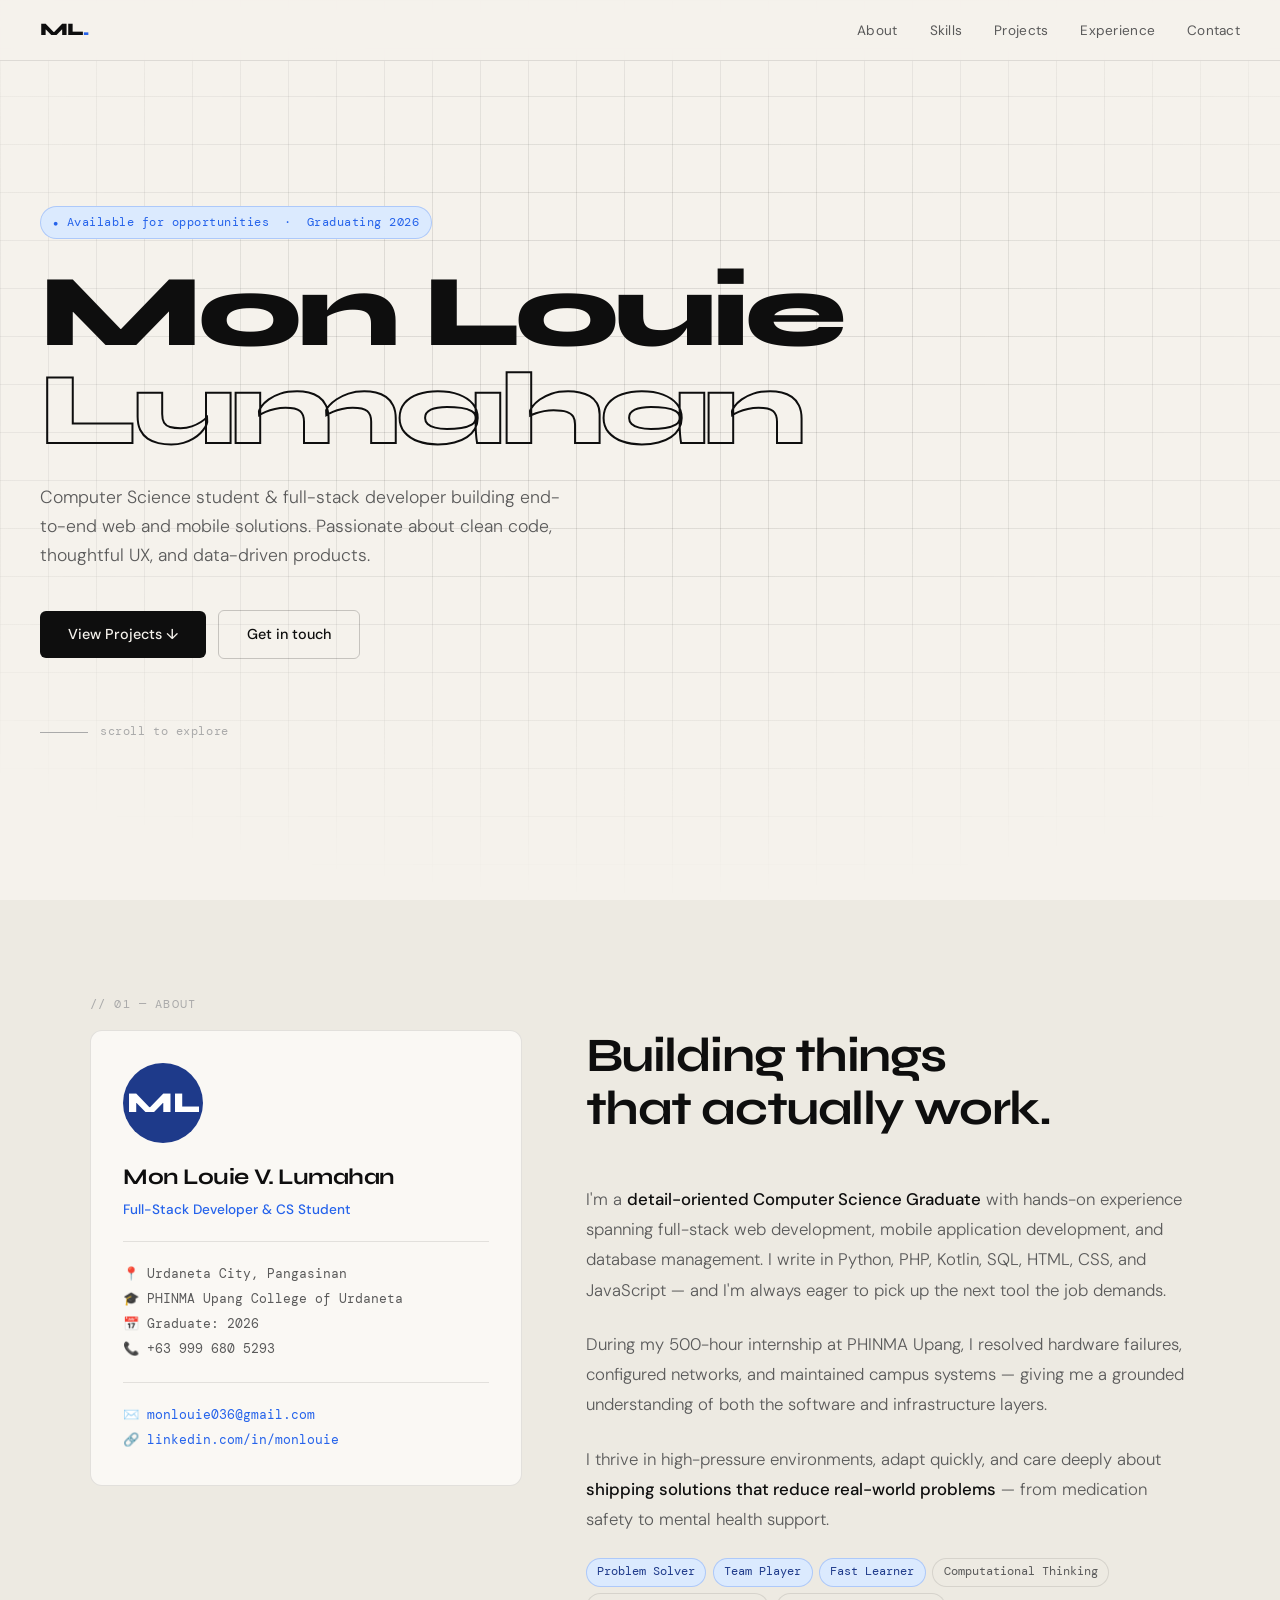
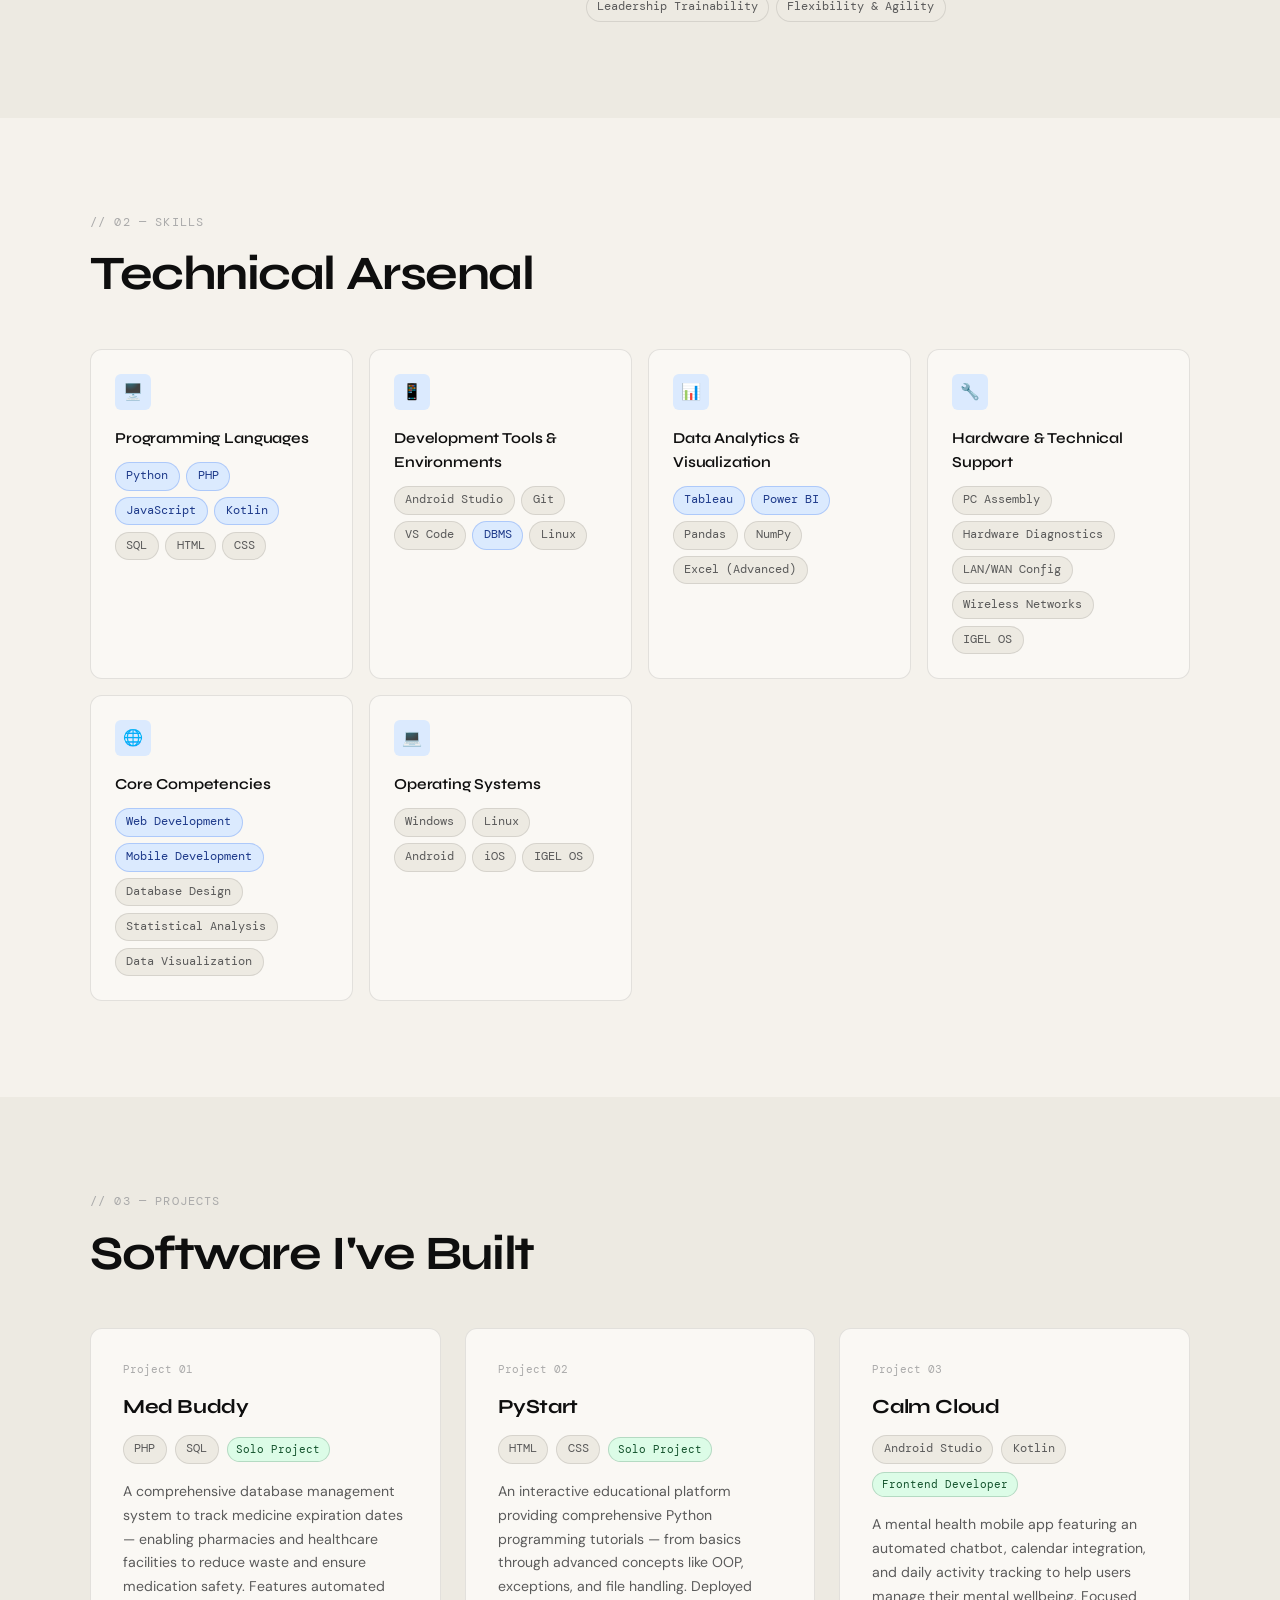
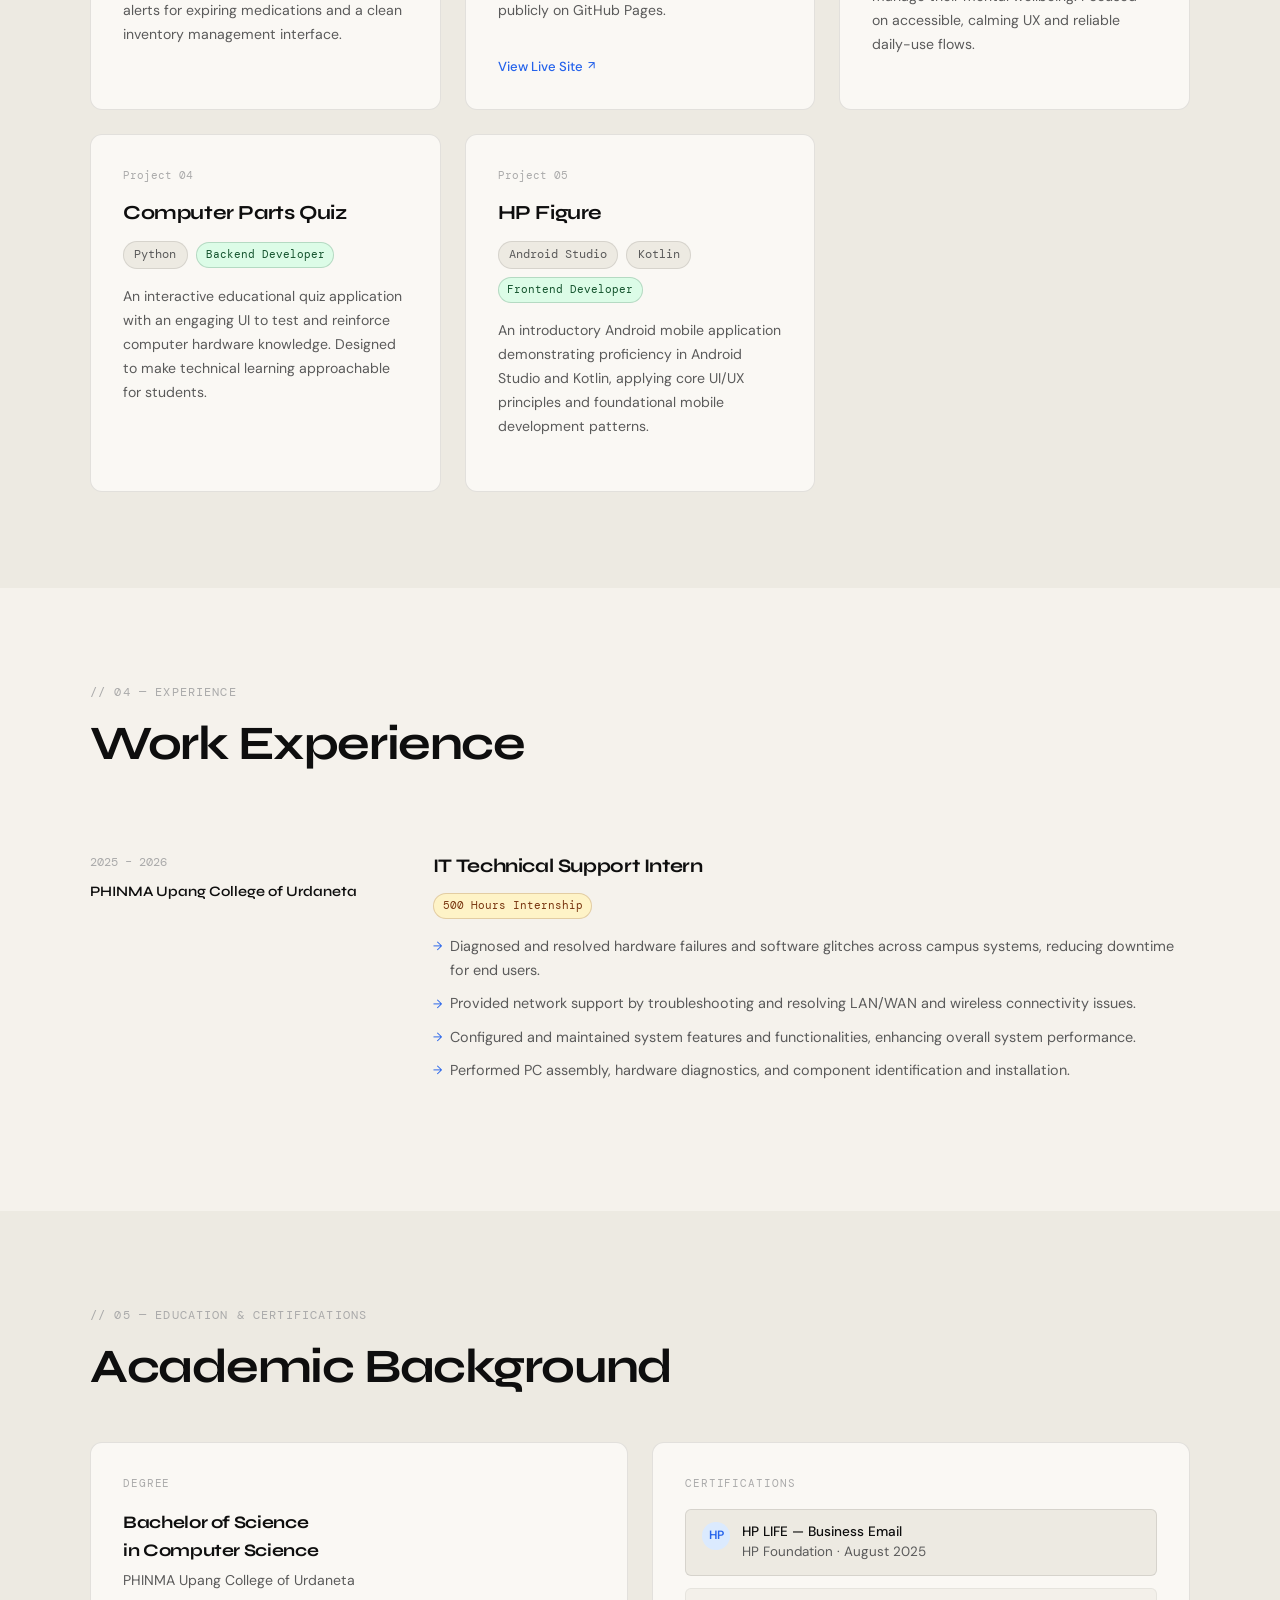
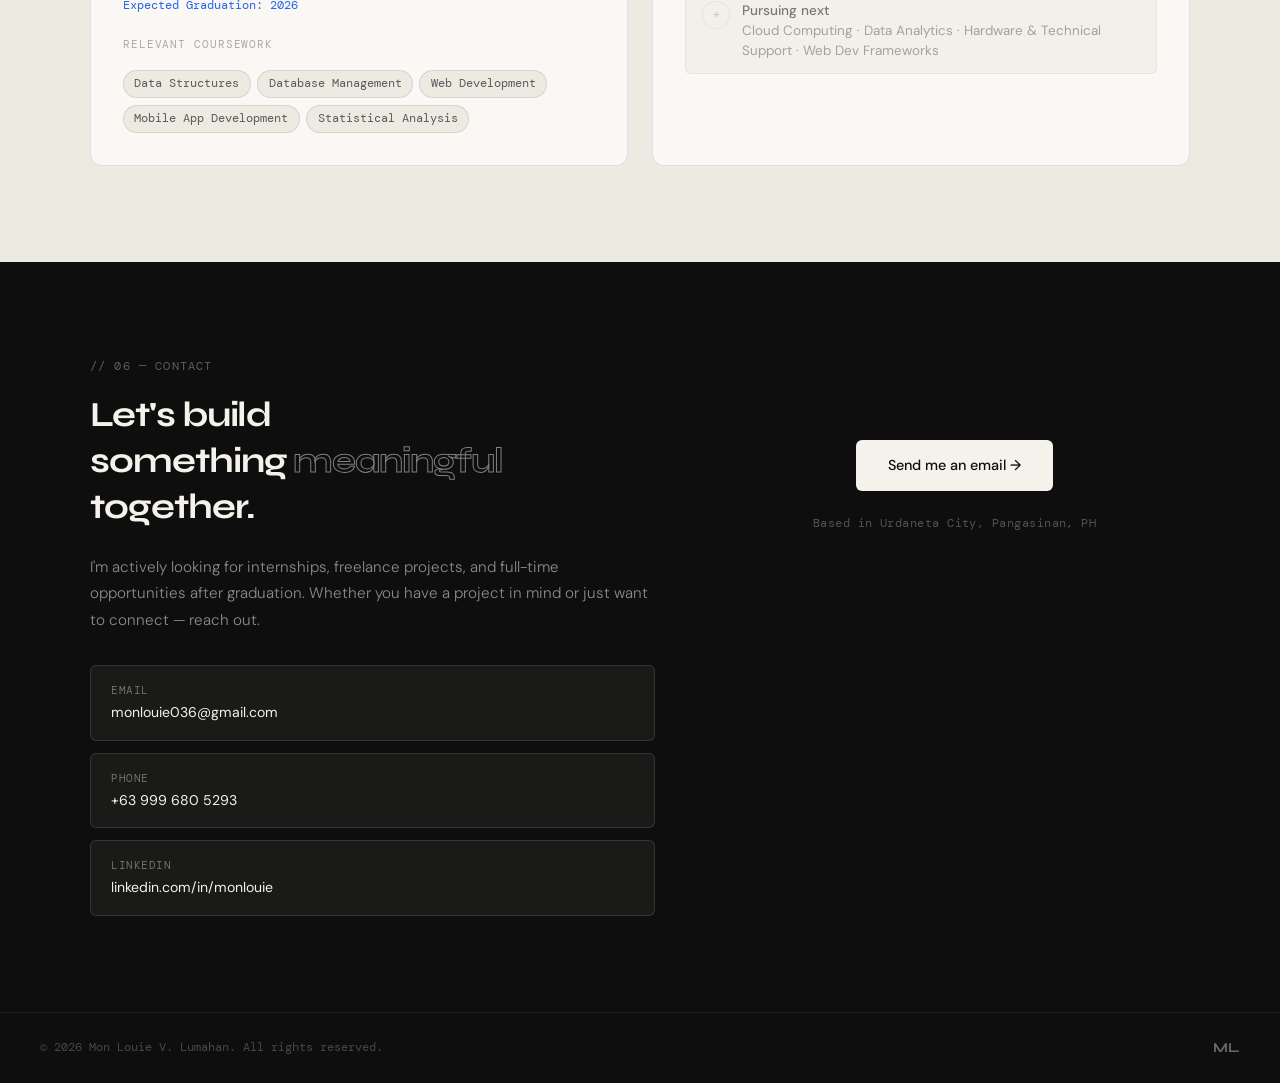
==== commit 7f90ca06: "index.html" ====
--- a/index.html
+++ b/index.html
@@ -69,7 +69,7 @@
           <div class="about-detail">
             <div>📍 Urdaneta City, Pangasinan</div>
             <div>🎓 PHINMA Upang College of Urdaneta</div>
-            <div>📅 Expected Graduation: 2026</div>
+            <div>📅 Graduate: 2026</div>
             <div>📞 +63 999 680 5293</div>
             <hr class="divider">
             <div>✉️ <a href="mailto:monlouie036@gmail.com">monlouie036@gmail.com</a></div>
@@ -82,7 +82,7 @@
       <div class="about-right">
         <div class="section-title">Building things<br>that actually work.</div>
         <p>
-          I'm a <strong>detail-oriented Computer Science student</strong> with hands-on experience spanning
+          I'm a <strong>detail-oriented Computer Science Graduate</strong> with hands-on experience spanning
           full-stack web development, mobile application development, and database management.
           I write in Python, PHP, Kotlin, SQL, HTML, CSS, and JavaScript — and I'm always eager to
           pick up the next tool the job demands.
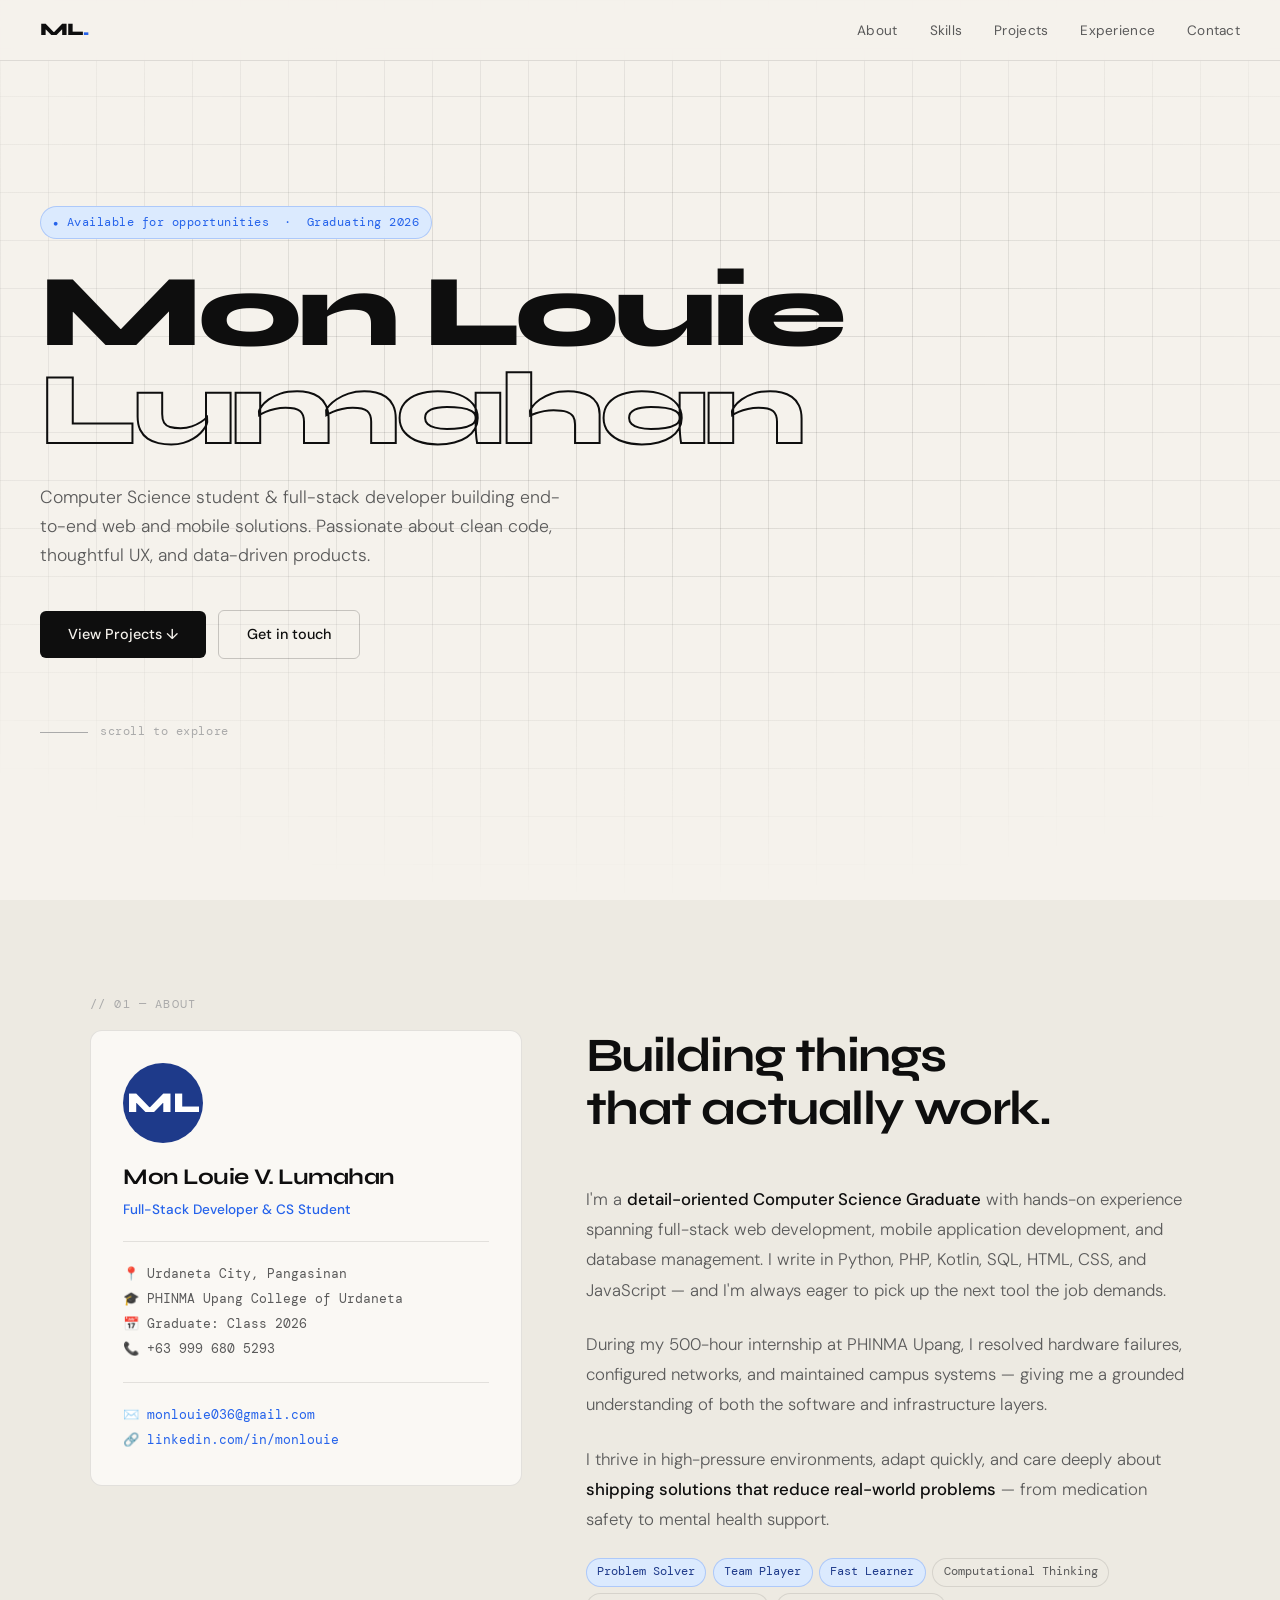
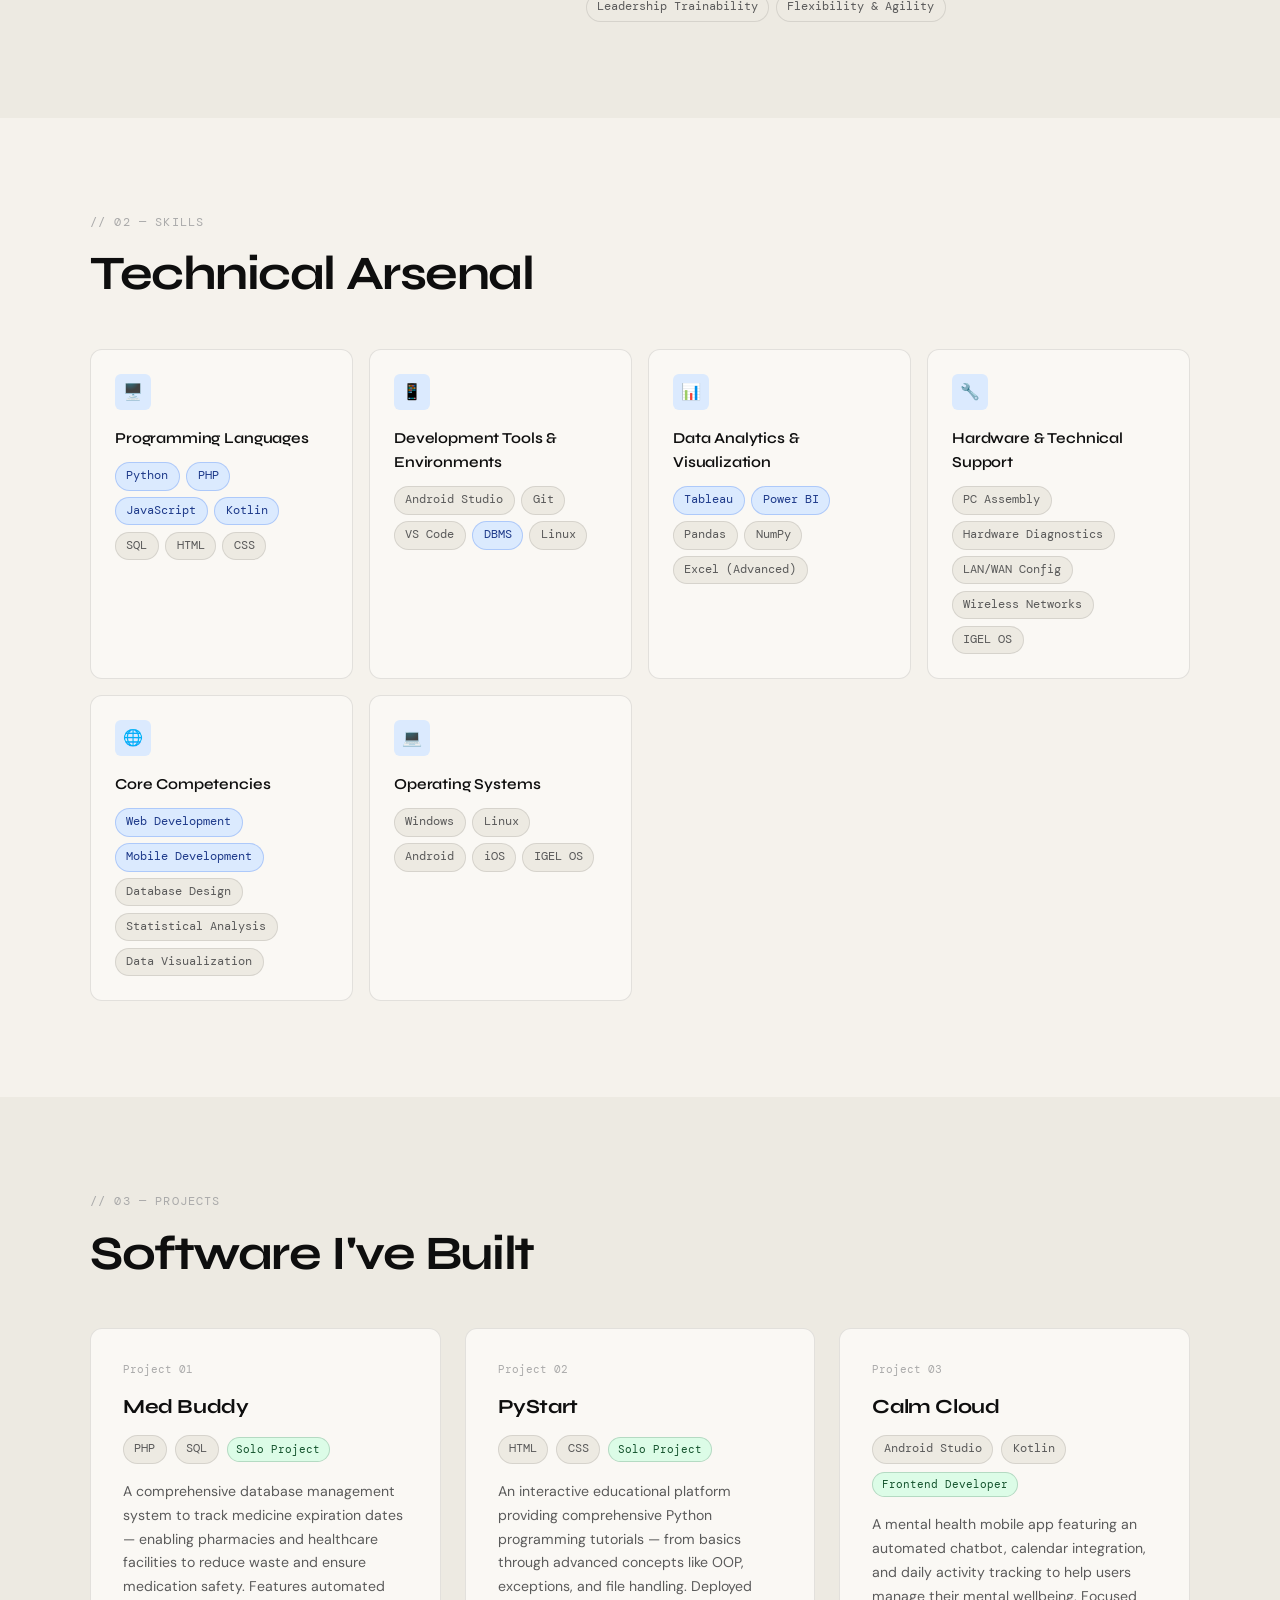
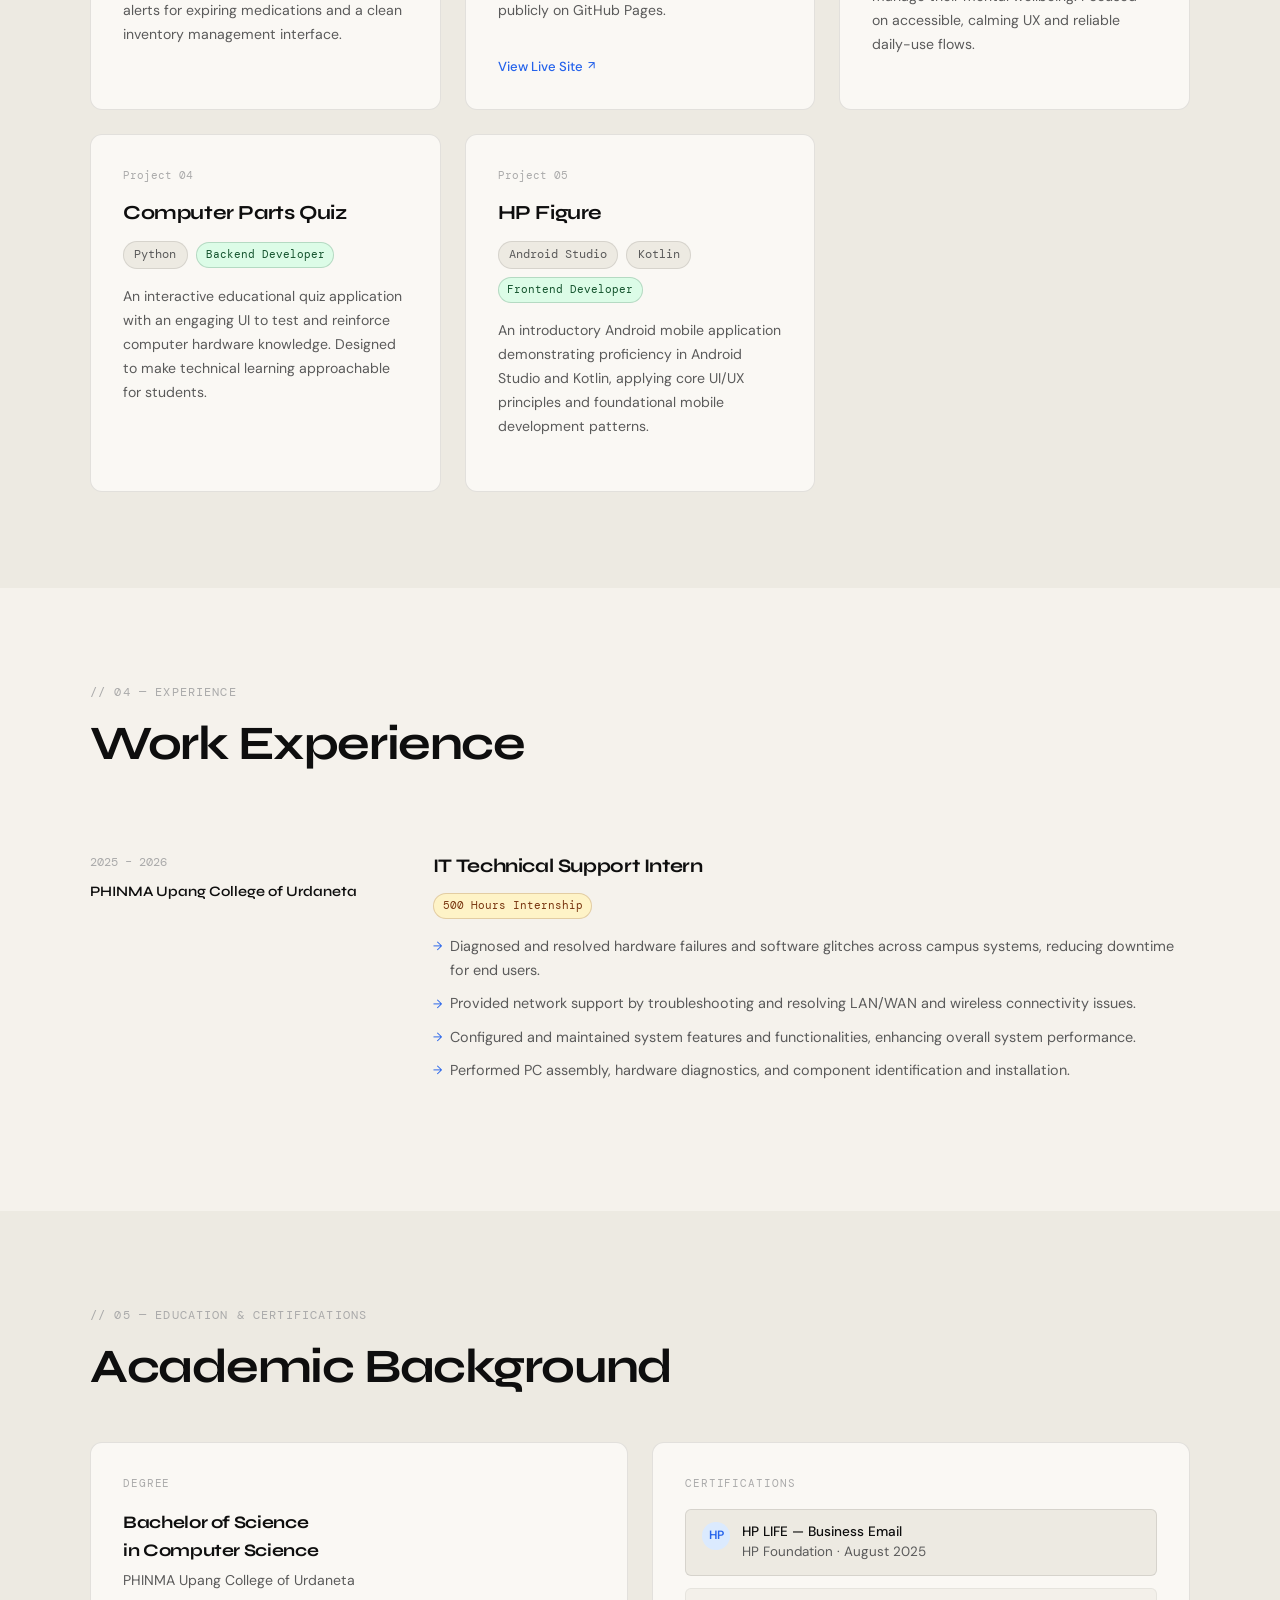
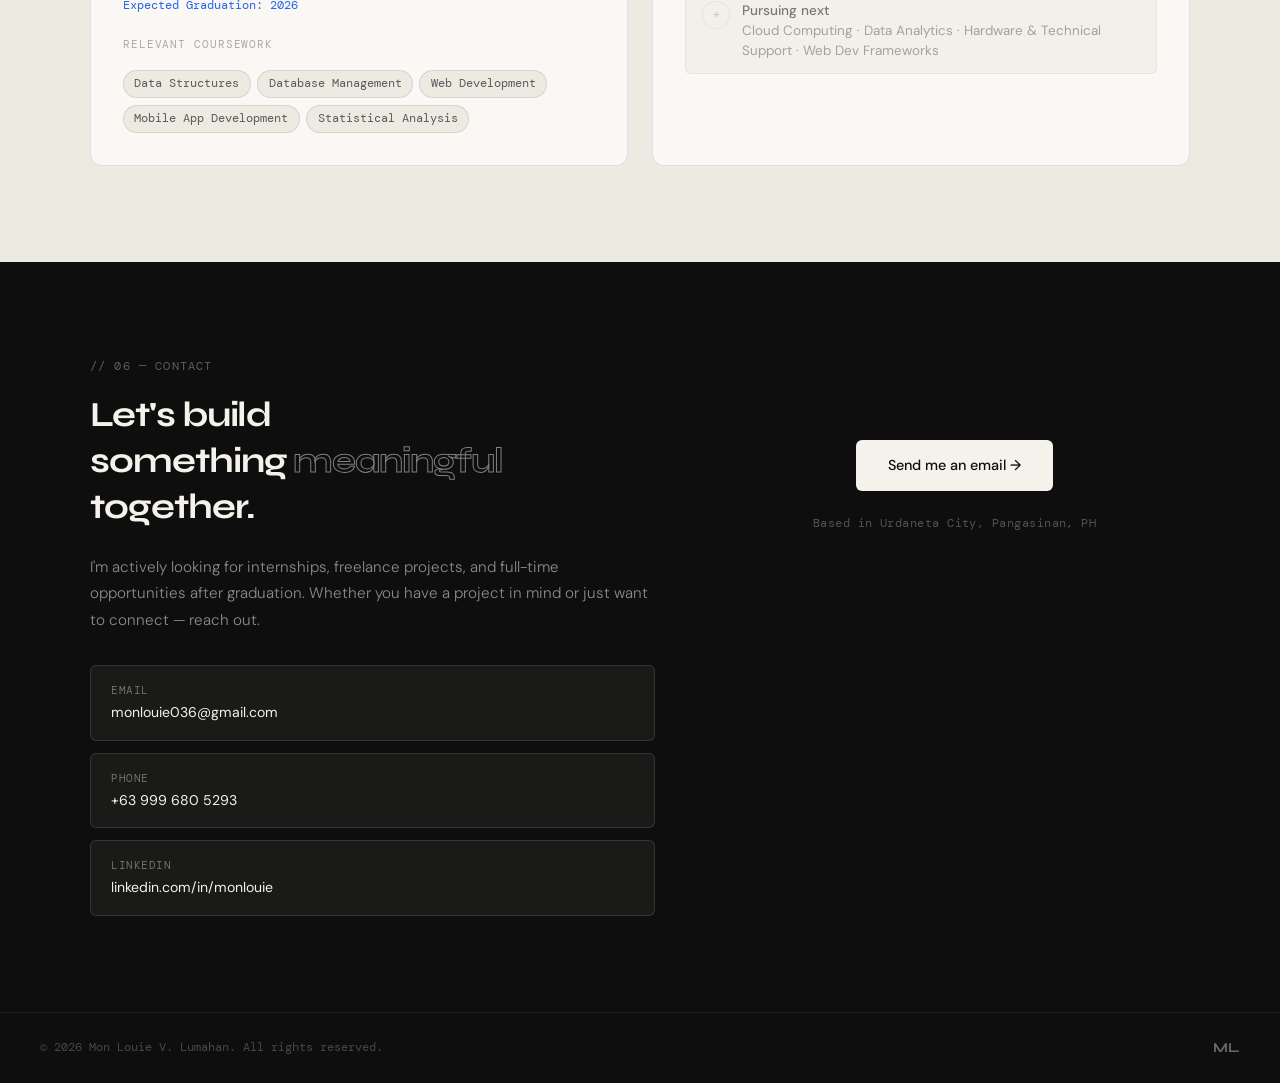
==== commit 7d9d575b: "Update index.html" ====
--- a/index.html
+++ b/index.html
@@ -69,7 +69,7 @@
           <div class="about-detail">
             <div>📍 Urdaneta City, Pangasinan</div>
             <div>🎓 PHINMA Upang College of Urdaneta</div>
-            <div>📅 Graduate: 2026</div>
+            <div>📅 Graduate: Class 2026</div>
             <div>📞 +63 999 680 5293</div>
             <hr class="divider">
             <div>✉️ <a href="mailto:monlouie036@gmail.com">monlouie036@gmail.com</a></div>
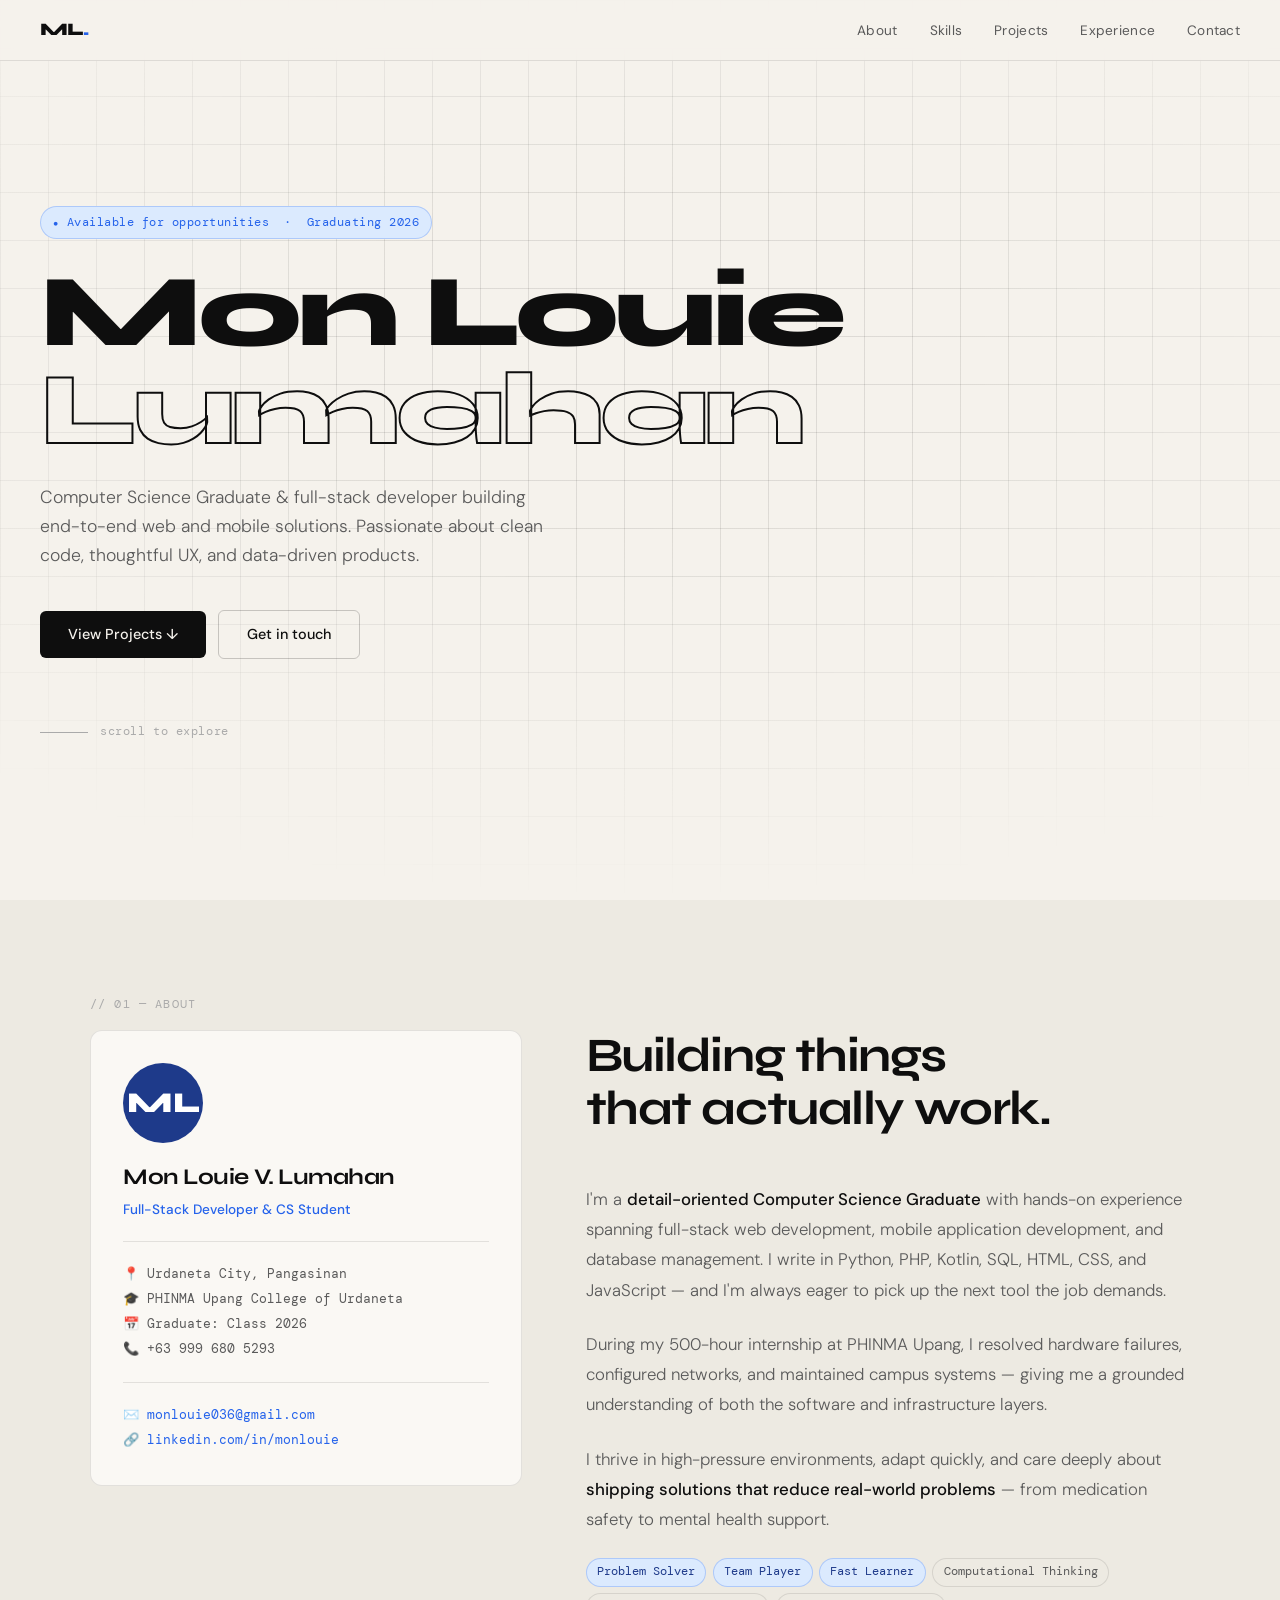
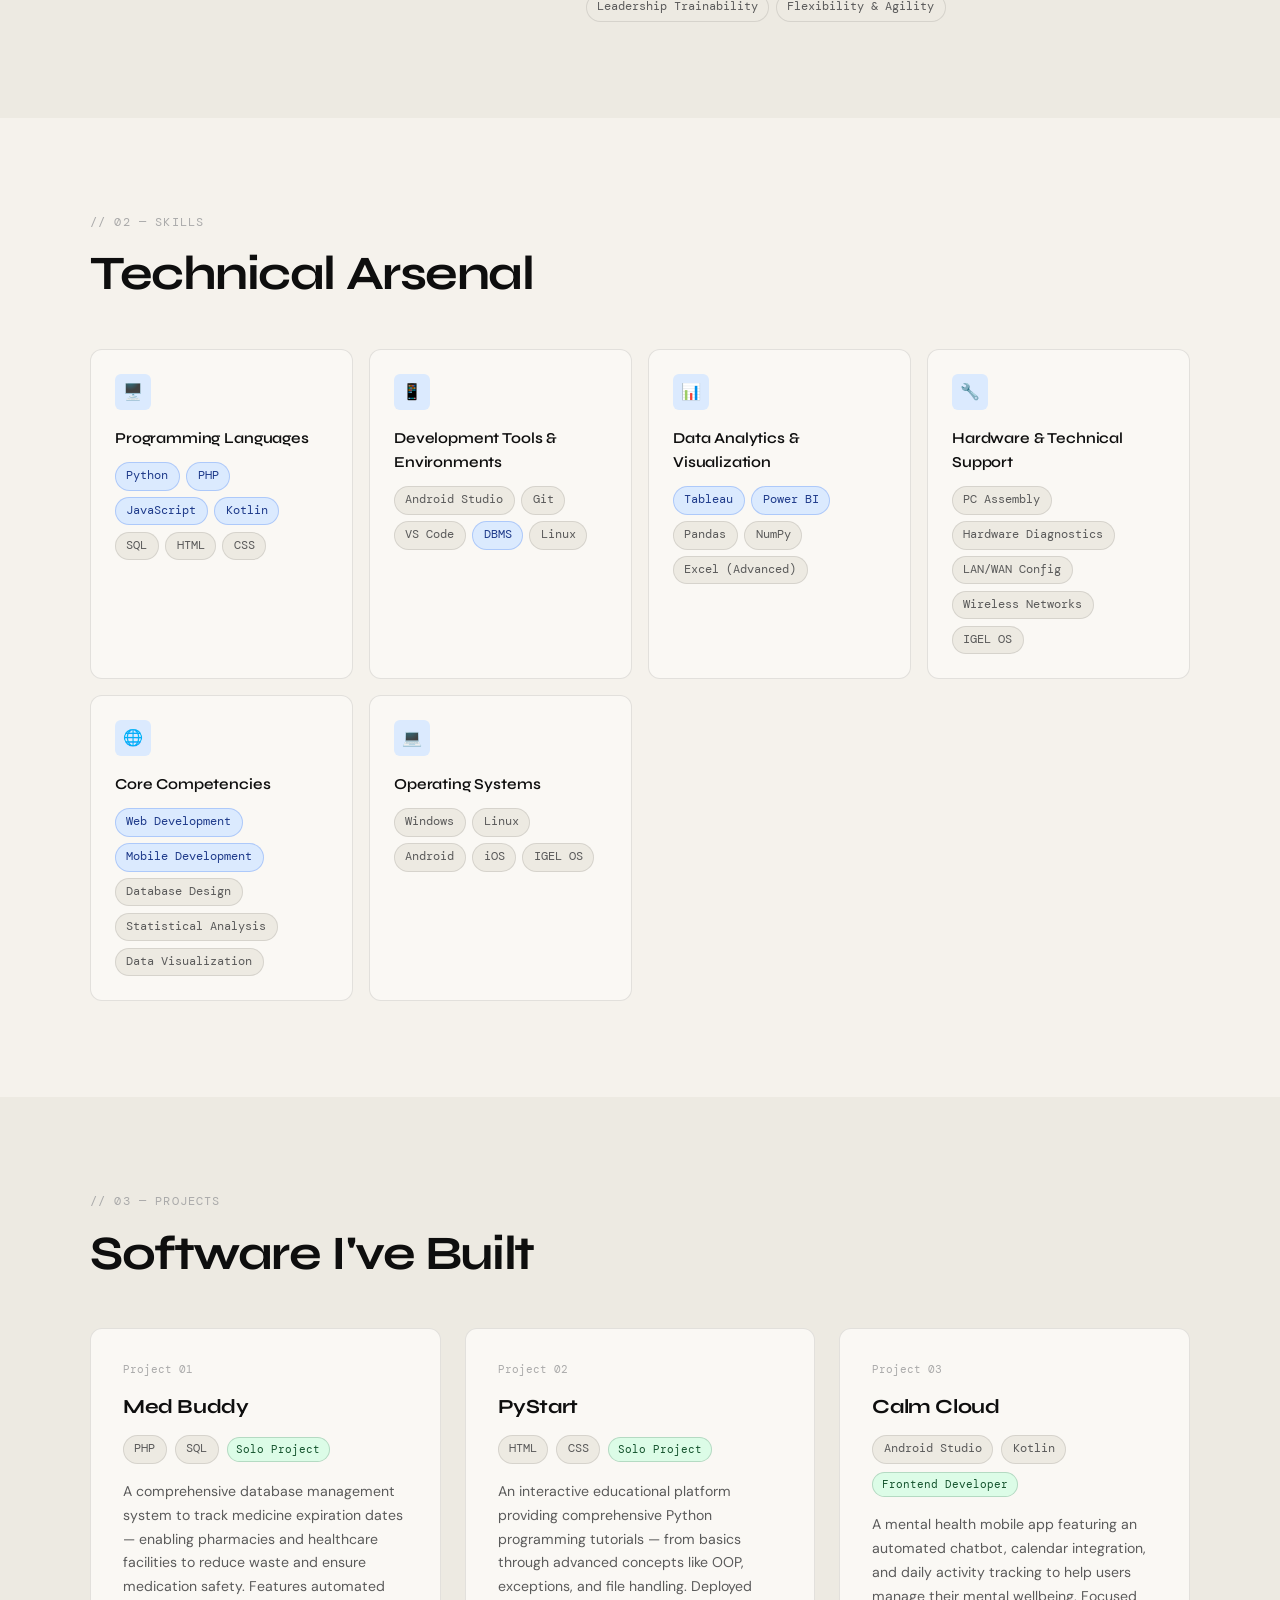
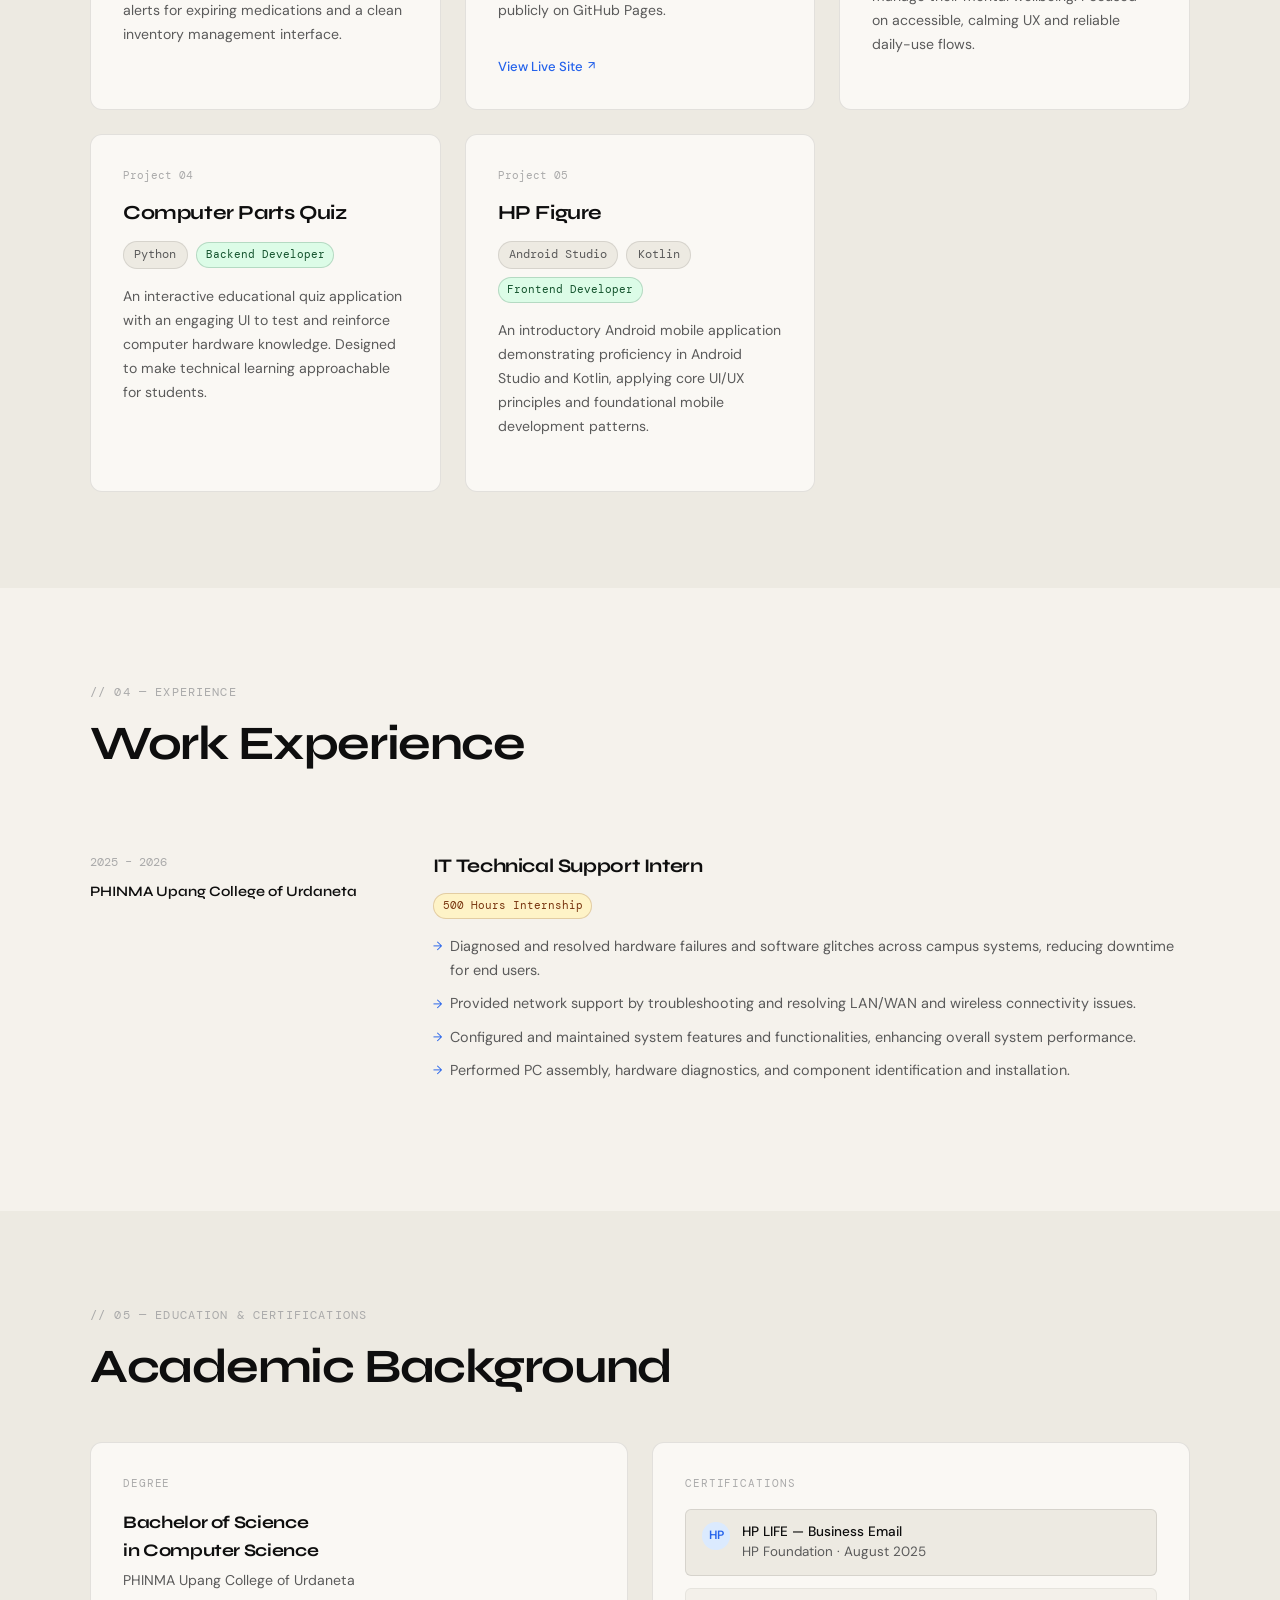
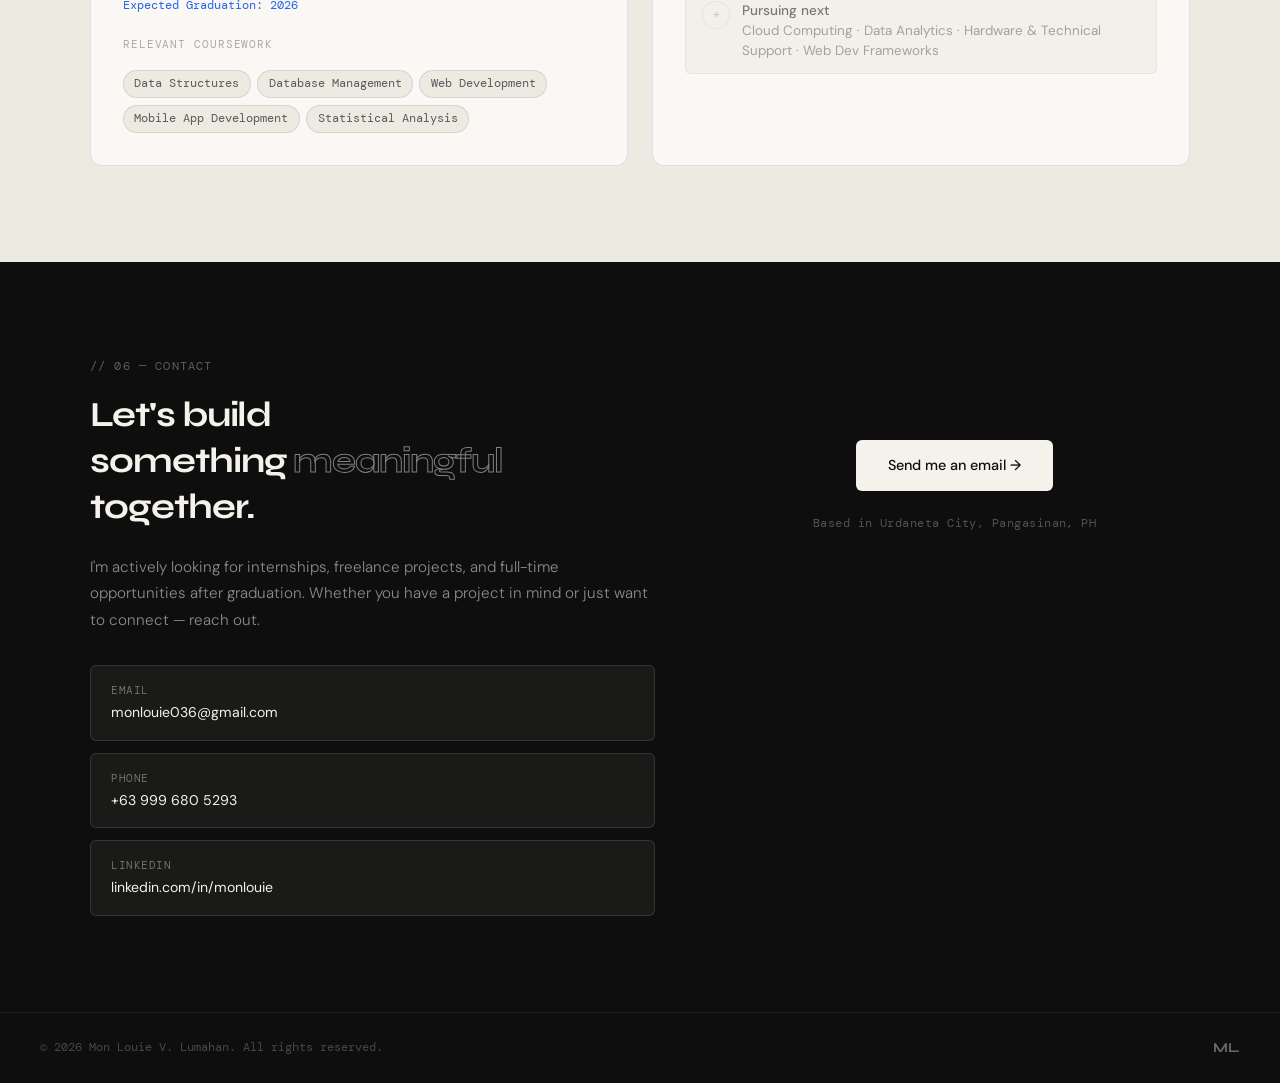
==== commit ebb76c6c: "Update index.html" ====
--- a/index.html
+++ b/index.html
@@ -37,7 +37,7 @@
       <span class="last">Lumahan</span>
     </h1>
     <p class="hero-sub">
-      Computer Science student &amp; full-stack developer building end-to-end web and mobile solutions.
+      Computer Science Graduate &amp; full-stack developer building end-to-end web and mobile solutions.
       Passionate about clean code, thoughtful UX, and data-driven products.
     </p>
     <div class="hero-cta">
